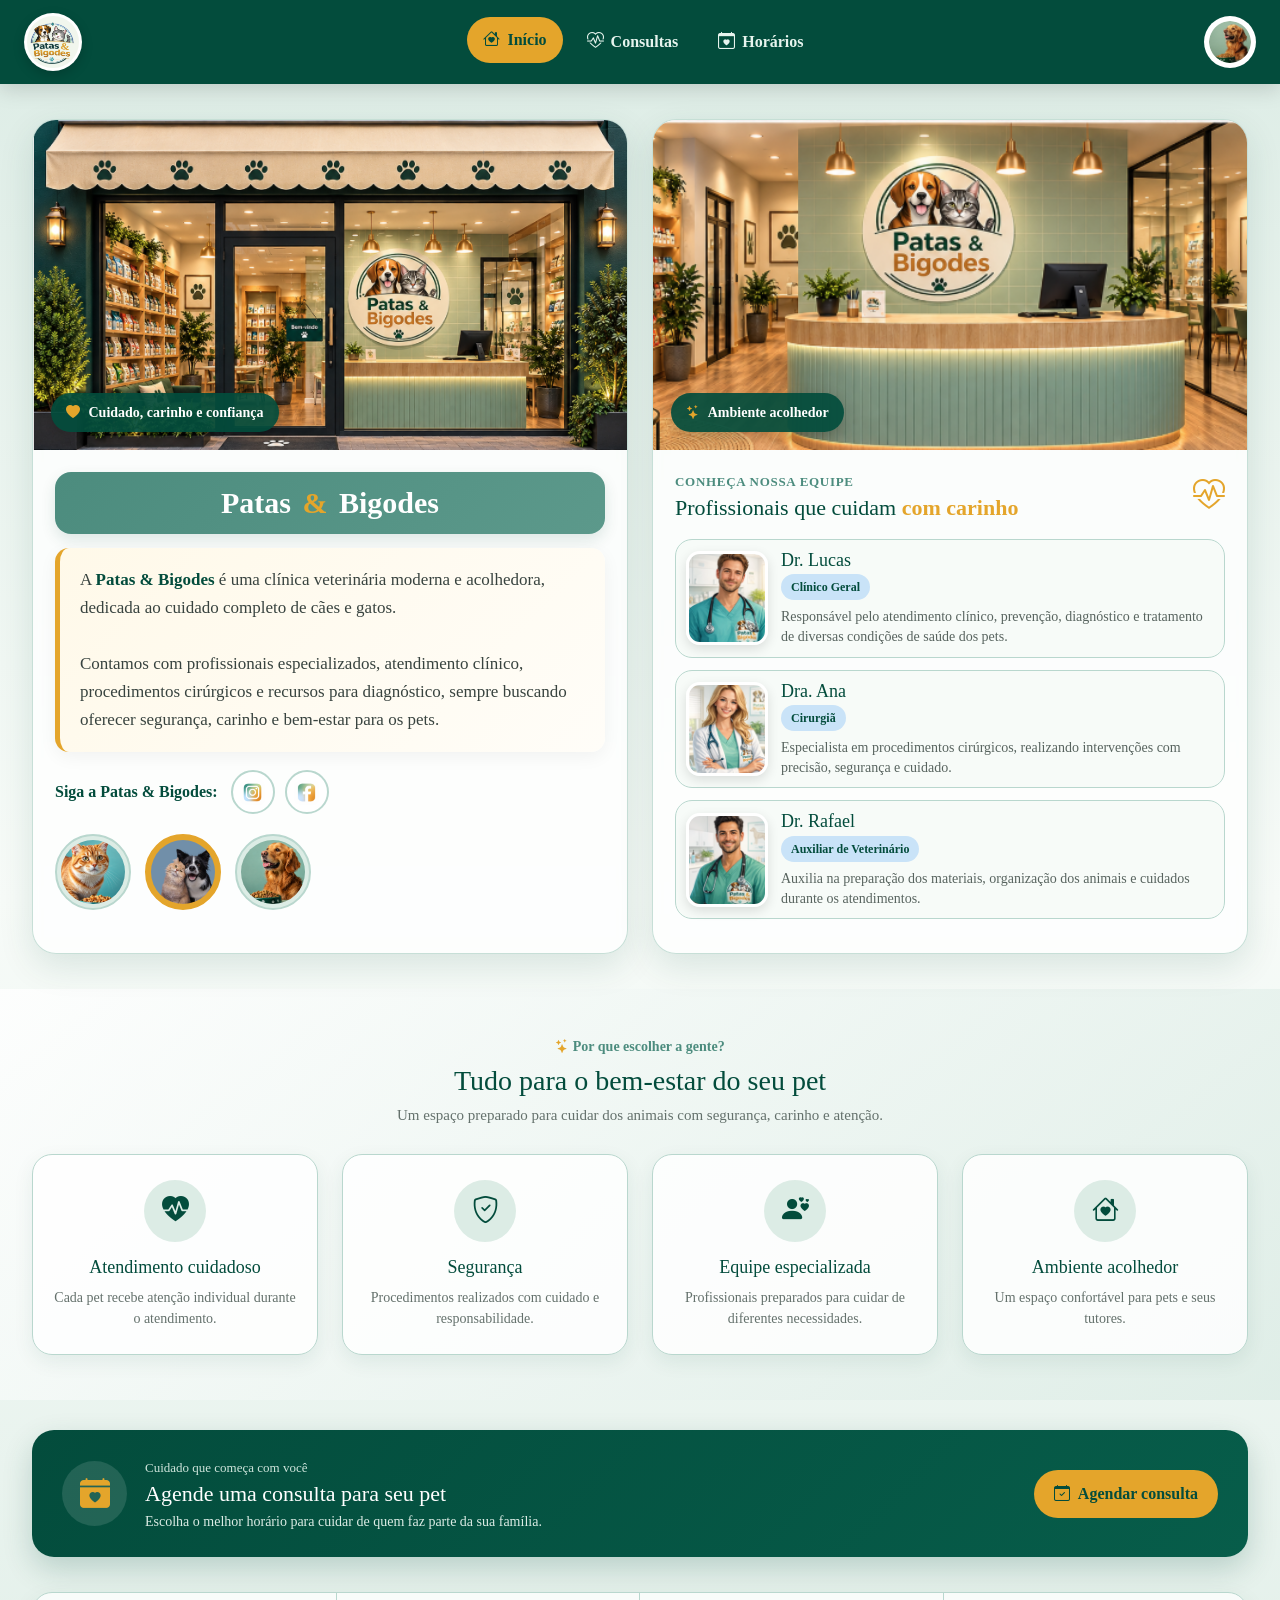
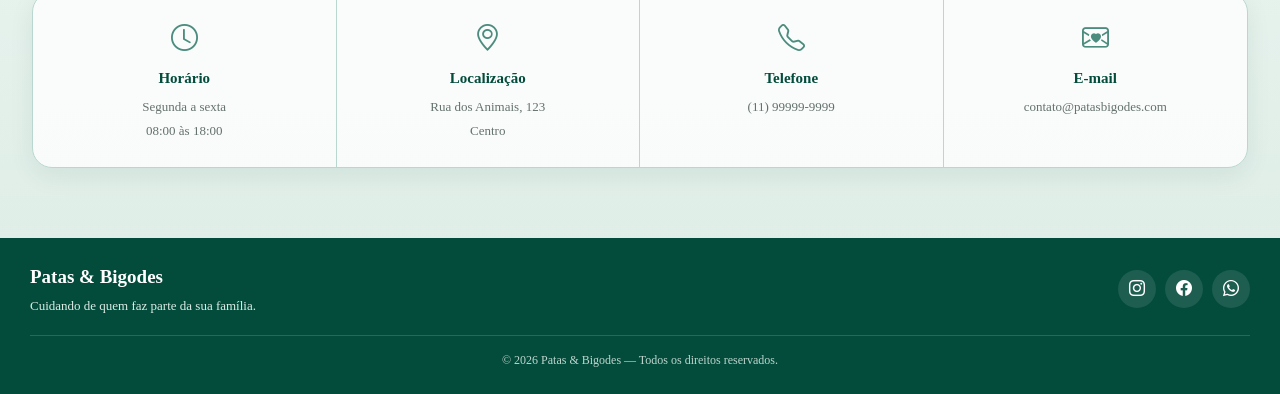
==== templates/apresentacao.html @ f2dfd4b1 "APRESENTAÇÃO NOVA" ====
<!DOCTYPE html>
<html lang="pt-BR">

<head>
    <meta charset="UTF-8">
    <meta name="viewport" content="width=device-width, initial-scale=1.0">

    <title>Patas & Bigodes | Clínica Veterinária</title>

    <!-- Bootstrap -->
    <link
        href="https://cdn.jsdelivr.net/npm/bootstrap@5.3.8/dist/css/bootstrap.min.css"
        rel="stylesheet">

    <!-- Bootstrap Icons -->
    <link
        rel="stylesheet"
        href="https://cdn.jsdelivr.net/npm/bootstrap-icons@1.13.1/font/bootstrap-icons.min.css">

    <!-- CSS próprio -->
    <link rel="stylesheet" href="/static/css/apresentacao.css">
</head>

<body>

    <!-- ================= HEADER ================= -->

    <header class="header">

        <nav class="navbar navbar-expand-lg navbar-dark">

            <div class="container-fluid px-3 px-lg-4">

                <!-- LOGO -->
                <a href="apresentacao.html" class="navbar-brand">
                    <img
                        src="../static/img/logo.png"
                        class="logo"
                        alt="Logo Patas & Bigodes">
                </a>

                <!-- MENU MOBILE -->
                <button
                    class="navbar-toggler"
                    type="button"
                    data-bs-toggle="collapse"
                    data-bs-target="#menuPrincipal"
                    aria-controls="menuPrincipal"
                    aria-expanded="false"
                    aria-label="Abrir menu">

                    <span class="navbar-toggler-icon"></span>

                </button>

                <!-- MENU -->
                <div class="collapse navbar-collapse" id="menuPrincipal">

                    <div class="menu mx-auto">

                        <a href="apresentacao.html" class="menu-link ativo">
                            <i class="bi bi-house-heart"></i>
                            Início
                        </a>

                        <a href="consultas.html" class="menu-link">
                            <i class="bi bi-heart-pulse"></i>
                            Consultas
                        </a>

                        <a href="horarios.html" class="menu-link">
                            <i class="bi bi-calendar-heart"></i>
                            Horários
                        </a>

                    </div>

                    <!-- PERFIL -->
                    <a href="carterinha.html" class="perfil-link">

                        <img
                            src="../static/img/cachorro.png"
                            class="perfil"
                            alt="Área do cliente">

                    </a>

                </div>

            </div>

        </nav>

    </header>


    <!-- ================= CONTEÚDO ================= -->

    <main>

        <!-- HERO -->

        <section class="hero">

            <div class="container-fluid">

                <div class="row g-4 align-items-stretch">

                    <!-- COLUNA ESQUERDA -->

                    <div class="col-lg-6">

                        <div class="card-principal h-100">

                            <div class="imagem-container">

                                <img
                                    src="../static/img/vet.png"
                                    class="imagem-principal"
                                    alt="Parte externa da clínica veterinária">

                                <div class="imagem-legenda">
                                    <i class="bi bi-heart-fill"></i>
                                    Cuidado, carinho e confiança
                                </div>

                            </div>


                            <div class="conteudo-principal">

                                <h1 class="titulo">
                                    Patas
                                    <span>&</span>
                                    Bigodes
                                </h1>

                                <p class="descricao">

                                    A <strong>Patas & Bigodes</strong> é uma clínica
                                    veterinária moderna e acolhedora, dedicada ao
                                    cuidado completo de cães e gatos.

                                    <br><br>

                                    Contamos com profissionais especializados,
                                    atendimento clínico, procedimentos cirúrgicos
                                    e recursos para diagnóstico, sempre buscando
                                    oferecer segurança, carinho e bem-estar para
                                    os pets.

                                </p>


                                <!-- REDES SOCIAIS -->

                                <div class="redes">

                                    <span class="redes-titulo">
                                        Siga a Patas & Bigodes:
                                    </span>

                                    <a href="#" class="rede" aria-label="Instagram">

                                        <img
                                            src="../static/img/insta.png"
                                            alt="Instagram">

                                    </a>

                                    <a href="#" class="rede" aria-label="Facebook">

                                        <img
                                            src="../static/img/facebook.png"
                                            alt="Facebook">

                                    </a>

                                </div>


                                <!-- PETS -->

                                <div class="animais">

                                    <div class="animal-item">
                                        <img
                                            src="../static/img/cat.png"
                                            class="animal"
                                            alt="Gato">
                                    </div>

                                    <div class="animal-item destaque">
                                        <img
                                            src="../static/img/cat_dog.png"
                                            class="animal"
                                            alt="Gato e cachorro">
                                    </div>

                                    <div class="animal-item">
                                        <img
                                            src="../static/img/dog.png"
                                            class="animal"
                                            alt="Cachorro">
                                    </div>

                                </div>

                            </div>

                        </div>

                    </div>


                    <!-- COLUNA DIREITA -->

                    <div class="col-lg-6">

                        <div class="card-recepcao h-100">

                            <div class="imagem-recepcao-container">

                                <img
                                    src="../static/img/vet2.png"
                                    class="imagem-recepcao"
                                    alt="Recepção da clínica">

                                <div class="recepcao-badge">

                                    <i class="bi bi-stars"></i>

                                    Ambiente acolhedor

                                </div>

                            </div>


                            <div class="profissionais-area">

                                <div class="section-title">

                                    <div>
                                        <span>Conheça nossa equipe</span>

                                        <h2>
                                            Profissionais que cuidam
                                            <strong>com carinho</strong>
                                        </h2>
                                    </div>

                                    <i class="bi bi-heart-pulse"></i>

                                </div>


                                <!-- PROFISSIONAL 1 -->

                                <article class="profissional">

                                    <img
                                        src="../static/img/dr_lucas.png"
                                        class="foto-profissional"
                                        alt="Dr. Lucas">

                                    <div class="texto-profissional">

                                        <h3>
                                            Dr. Lucas
                                        </h3>

                                        <span class="cargo">
                                            Clínico Geral
                                        </span>

                                        <p>
                                            Responsável pelo atendimento clínico,
                                            prevenção, diagnóstico e tratamento
                                            de diversas condições de saúde dos pets.
                                        </p>

                                    </div>

                                </article>


                                <!-- PROFISSIONAL 2 -->

                                <article class="profissional">

                                    <img
                                        src="../static/img/dra_ana.png"
                                        class="foto-profissional"
                                        alt="Dra. Ana">

                                    <div class="texto-profissional">

                                        <h3>
                                            Dra. Ana
                                        </h3>

                                        <span class="cargo">
                                            Cirurgiã
                                        </span>

                                        <p>
                                            Especialista em procedimentos cirúrgicos,
                                            realizando intervenções com precisão,
                                            segurança e cuidado.
                                        </p>

                                    </div>

                                </article>


                                <!-- PROFISSIONAL 3 -->

                                <article class="profissional">

                                    <img
                                        src="../static/img/dr_rafa.png"
                                        class="foto-profissional"
                                        alt="Dr. Rafael">

                                    <div class="texto-profissional">

                                        <h3>
                                            Dr. Rafael
                                        </h3>

                                        <span class="cargo">
                                            Auxiliar de Veterinário
                                        </span>

                                        <p>
                                            Auxilia na preparação dos materiais,
                                            organização dos animais e cuidados
                                            durante os atendimentos.
                                        </p>

                                    </div>

                                </article>

                            </div>

                        </div>

                    </div>

                </div>

            </div>

        </section>


        <!-- ================= BENEFÍCIOS ================= -->

        <section class="beneficios-section">

            <div class="container-fluid">

                <div class="section-heading">

                    <span>
                        <i class="bi bi-stars"></i>
                        Por que escolher a gente?
                    </span>

                    <h2>
                        Tudo para o bem-estar do seu pet
                    </h2>

                    <p>
                        Um espaço preparado para cuidar dos animais
                        com segurança, carinho e atenção.
                    </p>

                </div>


                <div class="row g-4">

                    <div class="col-md-6 col-lg-3">

                        <div class="beneficio">

                            <div class="beneficio-icone">
                                <i class="bi bi-heart-pulse-fill"></i>
                            </div>

                            <h3>
                                Atendimento cuidadoso
                            </h3>

                            <p>
                                Cada pet recebe atenção individual
                                durante o atendimento.
                            </p>

                        </div>

                    </div>


                    <div class="col-md-6 col-lg-3">

                        <div class="beneficio">

                            <div class="beneficio-icone">
                                <i class="bi bi-shield-check"></i>
                            </div>

                            <h3>
                                Segurança
                            </h3>

                            <p>
                                Procedimentos realizados com cuidado
                                e responsabilidade.
                            </p>

                        </div>

                    </div>


                    <div class="col-md-6 col-lg-3">

                        <div class="beneficio">

                            <div class="beneficio-icone">
                                <i class="bi bi-person-hearts"></i>
                            </div>

                            <h3>
                                Equipe especializada
                            </h3>

                            <p>
                                Profissionais preparados para cuidar
                                de diferentes necessidades.
                            </p>

                        </div>

                    </div>


                    <div class="col-md-6 col-lg-3">

                        <div class="beneficio">

                            <div class="beneficio-icone">
                                <i class="bi bi-house-heart"></i>
                            </div>

                            <h3>
                                Ambiente acolhedor
                            </h3>

                            <p>
                                Um espaço confortável para pets
                                e seus tutores.
                            </p>

                        </div>

                    </div>

                </div>

            </div>

        </section>


        <!-- ================= AGENDAMENTO ================= -->

        <section class="agendamento-section">

            <div class="container-fluid">

                <div class="agendamento">

                    <div class="agendamento-info">

                        <div class="agendamento-icone">
                            <i class="bi bi-calendar-heart-fill"></i>
                        </div>

                        <div>

                            <span class="pequeno-titulo">
                                Cuidado que começa com você
                            </span>

                            <h2>
                                Agende uma consulta para seu pet
                            </h2>

                            <p>
                                Escolha o melhor horário para cuidar
                                de quem faz parte da sua família.
                            </p>

                        </div>

                    </div>


                    <a href="consultas.html" class="btn-principal">

                        <i class="bi bi-calendar-check"></i>

                        Agendar consulta

                    </a>

                </div>

            </div>

        </section>


        <!-- ================= INFORMAÇÕES ================= -->

        <section class="informacoes-section">

            <div class="container-fluid">

                <div class="informacoes">

                    <div class="info-item">

                        <i class="bi bi-clock"></i>

                        <strong>
                            Horário
                        </strong>

                        <span>
                            Segunda a sexta<br>
                            08:00 às 18:00
                        </span>

                    </div>


                    <div class="info-item">

                        <i class="bi bi-geo-alt"></i>

                        <strong>
                            Localização
                        </strong>

                        <span>
                            Rua dos Animais, 123<br>
                            Centro
                        </span>

                    </div>


                    <div class="info-item">

                        <i class="bi bi-telephone"></i>

                        <strong>
                            Telefone
                        </strong>

                        <span>
                            (11) 99999-9999
                        </span>

                    </div>


                    <div class="info-item">

                        <i class="bi bi-envelope-heart"></i>

                        <strong>
                            E-mail
                        </strong>

                        <span>
                            contato@patasbigodes.com
                        </span>

                    </div>

                </div>

            </div>

        </section>

    </main>


    <!-- ================= FOOTER ================= -->

    <footer>

        <div class="footer-conteudo">

            <div>

                <strong>
                    Patas & Bigodes
                </strong>

                <span>
                    Cuidando de quem faz parte da sua família.
                </span>

            </div>


            <div class="footer-icons">

                <a href="#" aria-label="Instagram">
                    <i class="bi bi-instagram"></i>
                </a>

                <a href="#" aria-label="Facebook">
                    <i class="bi bi-facebook"></i>
                </a>

                <a href="#" aria-label="WhatsApp">
                    <i class="bi bi-whatsapp"></i>
                </a>

            </div>

        </div>


        <div class="copyright">

            © 2026 Patas & Bigodes —
            Todos os direitos reservados.

        </div>

    </footer>


    <!-- Bootstrap JS apenas para o menu responsivo -->
    <script
        src="https://cdn.jsdelivr.net/npm/bootstrap@5.3.8/dist/js/bootstrap.bundle.min.js">
    </script>

</body>

</html>
---- static/css/apresentacao.css ----
/* =====================================================
   PATAS & BIGODES
   CSS PRINCIPAL
   ===================================================== */

:root {

    --verde-escuro: #034C3C;
    --verde: #4C8C7E;
    --verde-claro: #DCECE5;

    --amarelo: #E4A52B;
    --azul-claro: #C9E3F8;

    --branco: #FFFFFF;
    --preto: #111111;

    --borda: #B9D7CE;

    --creme: #FFFDF8;
    --cinza: #64716C;

    --sombra:
        0 12px 35px rgba(3, 76, 60, .12);

    --sombra-forte:
        0 18px 45px rgba(3, 76, 60, .18);
}


/* =====================================================
   CONFIGURAÇÕES GERAIS
   ===================================================== */

* {
    box-sizing: border-box;
}

html {
    scroll-behavior: smooth;
}

body {

    margin: 0;

    background:
        linear-gradient(180deg,
            #DCECE5 0%,
            #F7FBF8 45%,
            #DCECE5 100%);

    color: var(--preto);

    font-family:
        Georgia,
        "Times New Roman",
        serif;
}


/* =====================================================
   HEADER
   ===================================================== */

.header {

    position: sticky;

    top: 0;

    z-index: 1000;

    background: var(--verde-escuro);

    box-shadow:
        0 5px 20px rgba(0, 0, 0, .15);
}


.navbar {

    min-height: 76px;

    padding: 8px 0;
}


/* LOGO */

.logo {

    width: 58px;
    height: 58px;

    object-fit: cover;

    border-radius: 50%;

    background: white;

    padding: 3px;

    box-shadow:
        0 4px 12px rgba(0, 0, 0, .18);

    transition: .3s;
}

.logo:hover {

    transform: scale(1.05);
}


/* =====================================================
   MENU
   ===================================================== */

.menu {

    display: flex;

    align-items: center;

    justify-content: center;

    gap: 8px;
}

.menu-link {

    display: flex;

    align-items: center;

    gap: 7px;

    padding: 10px 16px;

    border-radius: 30px;

    color: #E7F4EE;

    text-decoration: none;

    font-size: 16px;

    font-weight: bold;

    transition: .3s;
}

.menu-link i {

    font-size: 17px;
}

.menu-link:hover,
.menu-link.ativo {

    background: var(--amarelo);

    color: var(--verde-escuro);

    transform: translateY(-2px);
}


/* PERFIL */

.perfil-link {

    display: flex;

    align-items: center;

    justify-content: center;

    margin-left: 15px;
}

.perfil {

    width: 52px;
    height: 52px;

    object-fit: cover;

    border-radius: 50%;

    background: white;

    padding: 3px;

    border: 2px solid rgba(255, 255, 255, .7);

    transition: .3s;
}

.perfil:hover {

    transform: scale(1.08);

    border-color: var(--amarelo);
}


/* =====================================================
   MAIN
   ===================================================== */

main {

    padding: 35px 0 45px;
}


/* =====================================================
   HERO
   ===================================================== */

.hero {

    padding: 0 20px;
}


/* =====================================================
   CARDS PRINCIPAIS
   ===================================================== */

.card-principal,
.card-recepcao {

    overflow: hidden;

    background: rgba(255, 255, 255, .78);

    border: 1px solid rgba(185, 215, 206, .8);

    border-radius: 24px;

    box-shadow: var(--sombra);

    backdrop-filter: blur(5px);

    transition: .3s;
}

.card-principal:hover,
.card-recepcao:hover {

    transform: translateY(-4px);

    box-shadow: var(--sombra-forte);
}


/* =====================================================
   IMAGENS
   ===================================================== */

.imagem-container,
.imagem-recepcao-container {

    position: relative;

    overflow: hidden;
}


.imagem-principal,
.imagem-recepcao {

    width: 100%;

    height: 330px;

    object-fit: cover;

    display: block;

    transition: transform .6s;
}

.card-principal:hover .imagem-principal,
.card-recepcao:hover .imagem-recepcao {

    transform: scale(1.025);
}


/* =====================================================
   BADGES DAS IMAGENS
   ===================================================== */

.imagem-legenda,
.recepcao-badge {

    position: absolute;

    bottom: 18px;
    left: 18px;

    padding: 9px 15px;

    border-radius: 30px;

    background: rgba(3, 76, 60, .92);

    color: white;

    font-size: 14px;

    font-weight: bold;

    box-shadow:
        0 5px 15px rgba(0, 0, 0, .2);
}

.imagem-legenda i,
.recepcao-badge i {

    color: var(--amarelo);

    margin-right: 5px;
}


/* =====================================================
   CONTEÚDO PRINCIPAL
   ===================================================== */

.conteudo-principal {

    padding: 22px;
}


/* TÍTULO */

.titulo {

    margin: 0 0 14px;

    padding: 13px;

    text-align: center;

    border-radius: 16px;

    background:
        linear-gradient(135deg,
            var(--verde),
            #5C998B);

    color: white;

    font-size: 30px;

    font-weight: bold;

    box-shadow:
        0 6px 15px rgba(3, 76, 60, .12);
}

.titulo span {

    color: var(--amarelo);

    margin: 0 4px;
}


/* =====================================================
   DESCRIÇÃO
   ===================================================== */

.descricao {

    margin: 0;

    padding: 18px 20px;

    background:
        linear-gradient(135deg,
            #FFF9E9,
            #FFFDF8);

    border-left: 5px solid var(--amarelo);

    border-radius: 14px;

    color: #38433F;

    font-size: 17px;

    line-height: 1.65;

    box-shadow:
        0 5px 18px rgba(0, 0, 0, .05);
}

.descricao strong {

    color: var(--verde-escuro);
}


/* =====================================================
   REDES SOCIAIS
   ===================================================== */

.redes {

    display: flex;

    align-items: center;

    gap: 10px;

    flex-wrap: wrap;

    margin-top: 18px;
}

.redes-titulo {

    color: var(--verde-escuro);

    font-weight: bold;

    margin-right: 3px;
}

.rede {

    width: 44px;
    height: 44px;

    display: flex;

    align-items: center;
    justify-content: center;

    background: white;

    border: 2px solid var(--borda);

    border-radius: 50%;

    transition: .3s;
}

.rede img {

    width: 25px;
    height: 25px;

    object-fit: contain;
}

.rede:hover {

    background: var(--amarelo);

    border-color: var(--amarelo);

    transform:
        translateY(-4px) rotate(4deg);
}


/* =====================================================
   ANIMAIS
   ===================================================== */

.animais {

    display: flex;

    gap: 14px;

    margin-top: 20px;
}

.animal-item {

    width: 76px;
    height: 76px;

    padding: 4px;

    border-radius: 50%;

    background: var(--verde-claro);

    border: 2px solid var(--borda);

    transition: .3s;
}

.animal-item:hover {

    transform: translateY(-5px);

    border-color: var(--amarelo);
}

.animal-item.destaque {

    background: var(--amarelo);

    border-color: var(--amarelo);
}

.animal {

    width: 100%;
    height: 100%;

    object-fit: cover;

    border-radius: 50%;
}


/* =====================================================
   PROFISSIONAIS
   ===================================================== */

.profissionais-area {

    padding: 22px;
}


/* TÍTULO DA EQUIPE */

.section-title {

    display: flex;

    align-items: center;

    justify-content: space-between;

    margin-bottom: 18px;
}

.section-title span {

    display: block;

    color: var(--verde);

    font-size: 13px;

    font-weight: bold;

    text-transform: uppercase;

    letter-spacing: .7px;
}

.section-title h2 {

    margin: 3px 0 0;

    color: var(--verde-escuro);

    font-size: 22px;
}

.section-title h2 strong {

    color: var(--amarelo);
}

.section-title>i {

    font-size: 32px;

    color: var(--amarelo);
}


/* CARD PROFISSIONAL */

.profissional {

    display: flex;

    align-items: center;

    gap: 13px;

    margin-bottom: 12px;

    padding: 10px;

    background: #F7FBF8;

    border: 1px solid var(--borda);

    border-radius: 17px;

    transition: .3s;
}

.profissional:hover {

    transform: translateX(4px);

    border-color: var(--verde);

    box-shadow:
        0 7px 18px rgba(3, 76, 60, .10);
}

.foto-profissional {

    width: 82px;
    height: 94px;

    flex-shrink: 0;

    object-fit: cover;

    border-radius: 14px;

    border: 3px solid white;

    box-shadow:
        0 4px 12px rgba(0, 0, 0, .12);
}

.texto-profissional {

    flex: 1;
}

.texto-profissional h3 {

    margin: 0;

    color: var(--verde-escuro);

    font-size: 18px;
}

.cargo {

    display: inline-block;

    margin: 3px 0 7px;

    padding: 4px 10px;

    border-radius: 20px;

    background: var(--azul-claro);

    color: var(--verde-escuro);

    font-size: 12px;

    font-weight: bold;
}

.texto-profissional p {

    margin: 0;

    color: #58645F;

    font-size: 14px;

    line-height: 1.4;
}


/* =====================================================
   BENEFÍCIOS
   ===================================================== */

.beneficios-section {

    margin-top: 35px;

    padding: 45px 20px;

    background:
        linear-gradient(135deg,
            rgba(255, 255, 255, .8),
            rgba(220, 236, 229, .8));
}


/* TÍTULO */

.section-heading {

    text-align: center;

    margin-bottom: 28px;
}

.section-heading>span {

    color: var(--verde);

    font-size: 14px;

    font-weight: bold;
}

.section-heading>span i {

    color: var(--amarelo);
}

.section-heading h2 {

    margin: 6px 0;

    color: var(--verde-escuro);

    font-size: 28px;
}

.section-heading p {

    margin: 0;

    color: var(--cinza);

    font-size: 15px;
}


/* CARD BENEFÍCIO */

.beneficio {

    height: 100%;

    padding: 25px 20px;

    text-align: center;

    background: rgba(255, 255, 255, .85);

    border: 1px solid var(--borda);

    border-radius: 20px;

    box-shadow:
        0 7px 20px rgba(3, 76, 60, .08);

    transition: .3s;
}

.beneficio:hover {

    transform: translateY(-7px);

    box-shadow:
        0 15px 30px rgba(3, 76, 60, .13);

    border-color: var(--verde);
}

.beneficio-icone {

    width: 62px;
    height: 62px;

    display: flex;

    align-items: center;
    justify-content: center;

    margin: 0 auto 15px;

    border-radius: 50%;

    background: var(--verde-claro);

    color: var(--verde-escuro);

    font-size: 27px;

    transition: .3s;
}

.beneficio:hover .beneficio-icone {

    background: var(--amarelo);

    transform: scale(1.08);
}

.beneficio h3 {

    margin-bottom: 8px;

    color: var(--verde-escuro);

    font-size: 18px;
}

.beneficio p {

    margin: 0;

    color: var(--cinza);

    font-size: 14px;

    line-height: 1.5;
}


/* =====================================================
   AGENDAMENTO
   ===================================================== */

.agendamento-section {

    padding: 30px 20px 10px;
}

.agendamento {

    display: flex;

    align-items: center;

    justify-content: space-between;

    gap: 20px;

    padding: 25px 30px;

    background:
        linear-gradient(135deg,
            var(--verde-escuro),
            #075D4A);

    border-radius: 22px;

    color: white;

    box-shadow:
        0 12px 30px rgba(3, 76, 60, .20);
}

.agendamento-info {

    display: flex;

    align-items: center;

    gap: 18px;
}

.agendamento-icone {

    width: 65px;
    height: 65px;

    display: flex;

    align-items: center;
    justify-content: center;

    flex-shrink: 0;

    border-radius: 50%;

    background: rgba(255, 255, 255, .12);

    color: var(--amarelo);

    font-size: 30px;
}

.pequeno-titulo {

    color: #CFE5DC;

    font-size: 13px;
}

.agendamento h2 {

    margin: 2px 0 4px;

    font-size: 22px;
}

.agendamento p {

    margin: 0;

    color: #DCECE5;

    font-size: 14px;
}


/* BOTÃO */

.btn-principal {

    display: inline-flex;

    align-items: center;

    gap: 8px;

    padding: 12px 20px;

    background: var(--amarelo);

    color: var(--verde-escuro);

    border-radius: 30px;

    text-decoration: none;

    font-weight: bold;

    white-space: nowrap;

    transition: .3s;
}

.btn-principal:hover {

    background: white;

    color: var(--verde-escuro);

    transform: translateY(-3px);
}


/* =====================================================
   INFORMAÇÕES
   ===================================================== */

.informacoes-section {

    padding: 25px 20px;
}

.informacoes {

    display: grid;

    grid-template-columns:
        repeat(4, 1fr);

    overflow: hidden;

    background: rgba(255, 255, 255, .78);

    border: 1px solid var(--borda);

    border-radius: 20px;

    box-shadow:
        0 8px 25px rgba(3, 76, 60, .08);
}

.info-item {

    padding: 25px 15px;

    text-align: center;

    border-right: 1px solid var(--borda);
}

.info-item:last-child {

    border-right: none;
}

.info-item i {

    display: block;

    margin-bottom: 8px;

    color: var(--verde);

    font-size: 27px;
}

.info-item strong {

    display: block;

    margin-bottom: 5px;

    color: var(--verde-escuro);

    font-size: 15px;
}

.info-item span {

    color: var(--cinza);

    font-size: 13px;

    line-height: 1.5;
}


/* =====================================================
   FOOTER
   ===================================================== */

footer {

    padding: 25px 30px;

    background: var(--verde-escuro);

    color: #DCECE5;
}

.footer-conteudo {

    display: flex;

    align-items: center;

    justify-content: space-between;

    gap: 20px;
}

.footer-conteudo strong {

    display: block;

    color: white;

    font-size: 19px;
}

.footer-conteudo span {

    display: block;

    margin-top: 4px;

    font-size: 13px;
}

.footer-icons {

    display: flex;

    gap: 9px;
}

.footer-icons a {

    width: 38px;
    height: 38px;

    display: flex;

    align-items: center;
    justify-content: center;

    border-radius: 50%;

    background: rgba(255, 255, 255, .10);

    color: white;

    text-decoration: none;

    transition: .3s;
}

.footer-icons a:hover {

    background: var(--amarelo);

    color: var(--verde-escuro);

    transform: translateY(-3px);
}

.copyright {

    margin-top: 20px;

    padding-top: 15px;

    border-top: 1px solid rgba(255, 255, 255, .15);

    text-align: center;

    font-size: 12px;

    color: #BFD5CD;
}


/* =====================================================
   RESPONSIVIDADE
   ===================================================== */

@media (max-width: 991px) {

    .menu {

        padding: 15px 0;

        flex-direction: column;

        gap: 4px;
    }

    .menu-link {

        width: 100%;

        justify-content: center;
    }

    .perfil-link {

        margin: 5px auto 10px;
    }

    .informacoes {

        grid-template-columns: repeat(2, 1fr);
    }

    .info-item:nth-child(2) {

        border-right: none;
    }

    .info-item:nth-child(-n+2) {

        border-bottom: 1px solid var(--borda);
    }

    .agendamento {

        align-items: flex-start;

        flex-direction: column;
    }

    .btn-principal {

        width: 100%;

        justify-content: center;
    }
}


@media (max-width: 767px) {

    main {

        padding-top: 20px;
    }

    .hero {

        padding: 0 12px;
    }

    .imagem-principal,
    .imagem-recepcao {

        height: 240px;
    }

    .titulo {

        font-size: 25px;
    }

    .descricao {

        font-size: 15px;

        line-height: 1.55;
    }

    .profissionais-area {

        padding: 18px;
    }

    .section-title h2 {

        font-size: 19px;
    }

    .agendamento {

        padding: 22px;
    }

    .agendamento-info {

        align-items: flex-start;
    }

    .agendamento-icone {

        width: 52px;
        height: 52px;

        font-size: 24px;
    }

    .agendamento h2 {

        font-size: 19px;
    }

    .footer-conteudo {

        flex-direction: column;

        text-align: center;
    }
}


@media (max-width: 575px) {

    .logo {

        width: 48px;
        height: 48px;
    }

    .navbar {

        min-height: 64px;
    }

    .imagem-principal,
    .imagem-recepcao {

        height: 210px;
    }

    .conteudo-principal {

        padding: 17px;
    }

    .animal-item {

        width: 64px;
        height: 64px;
    }

    .informacoes {

        grid-template-columns: 1fr;
    }

    .info-item {

        border-right: none;

        border-bottom: 1px solid var(--borda);
    }

    .info-item:last-child {

        border-bottom: none;
    }

    .agendamento-info {

        flex-direction: column;
    }

    .section-heading h2 {

        font-size: 23px;
    }
}
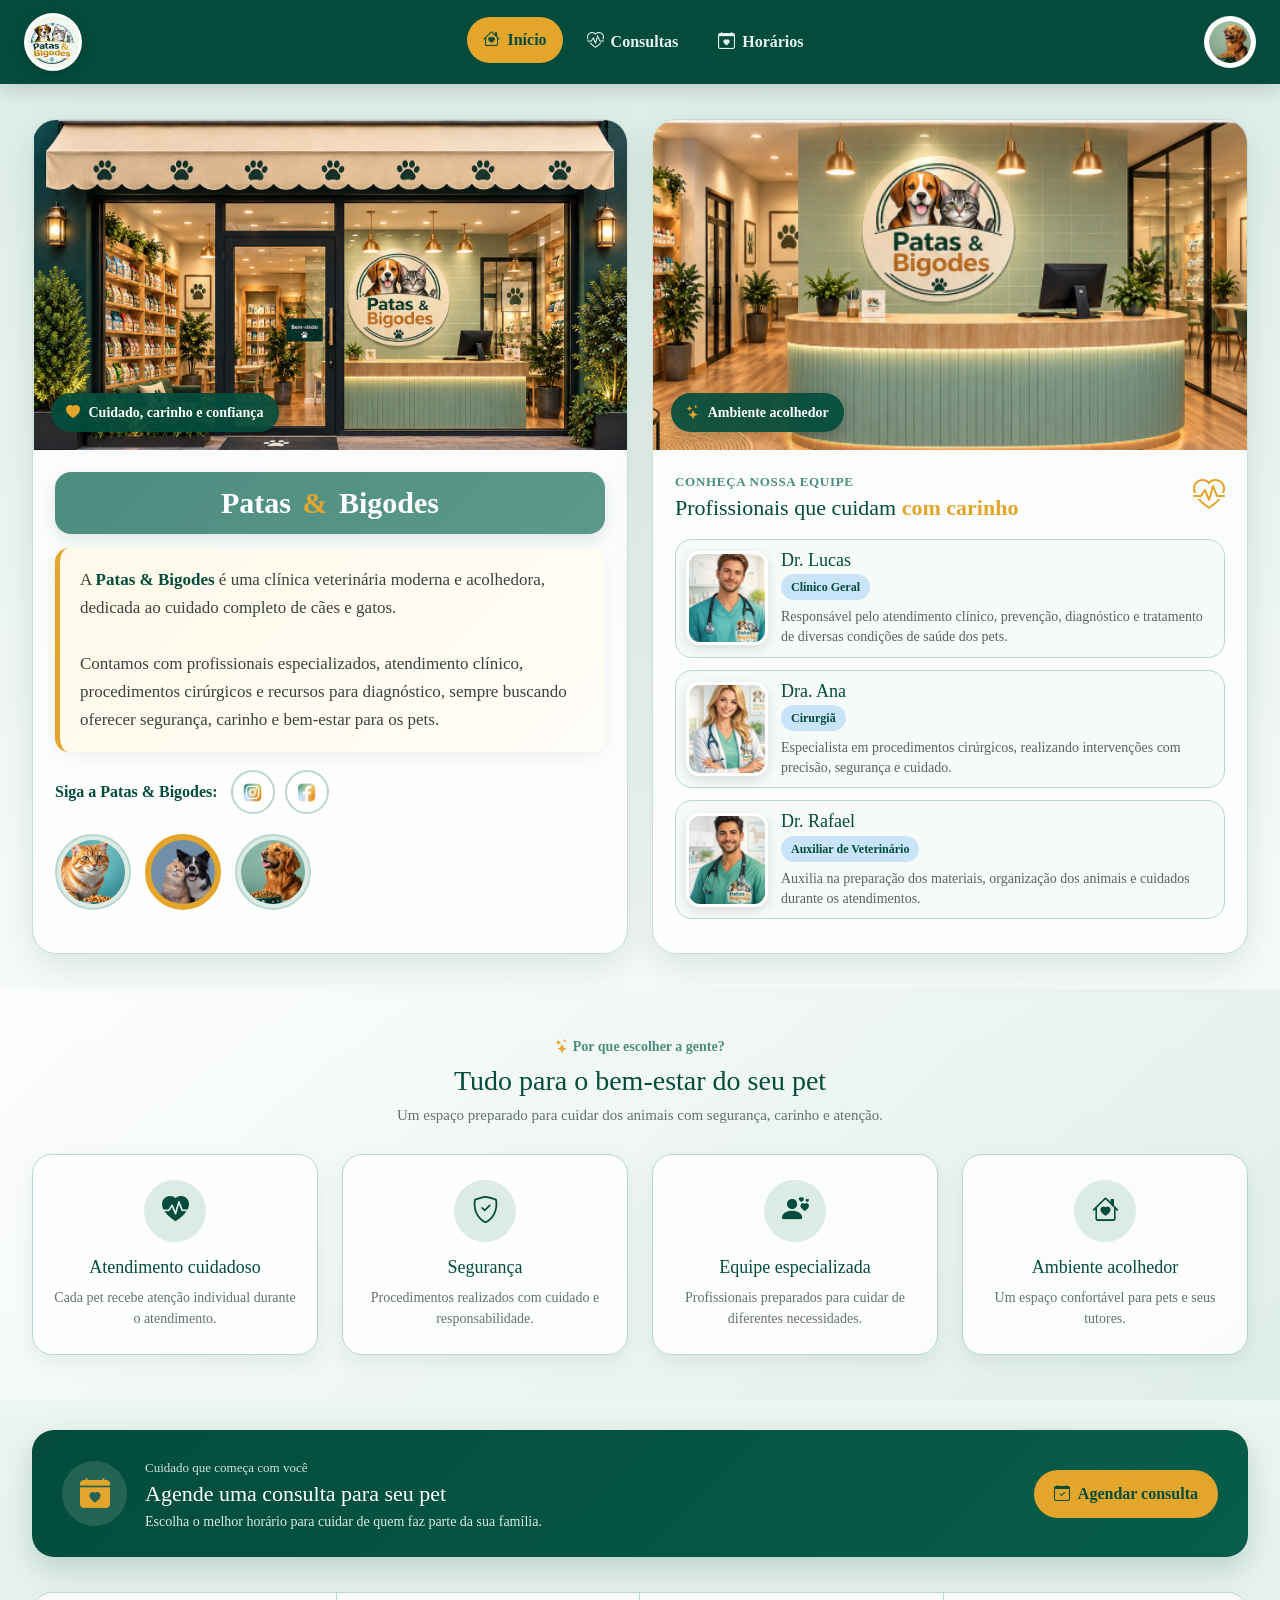
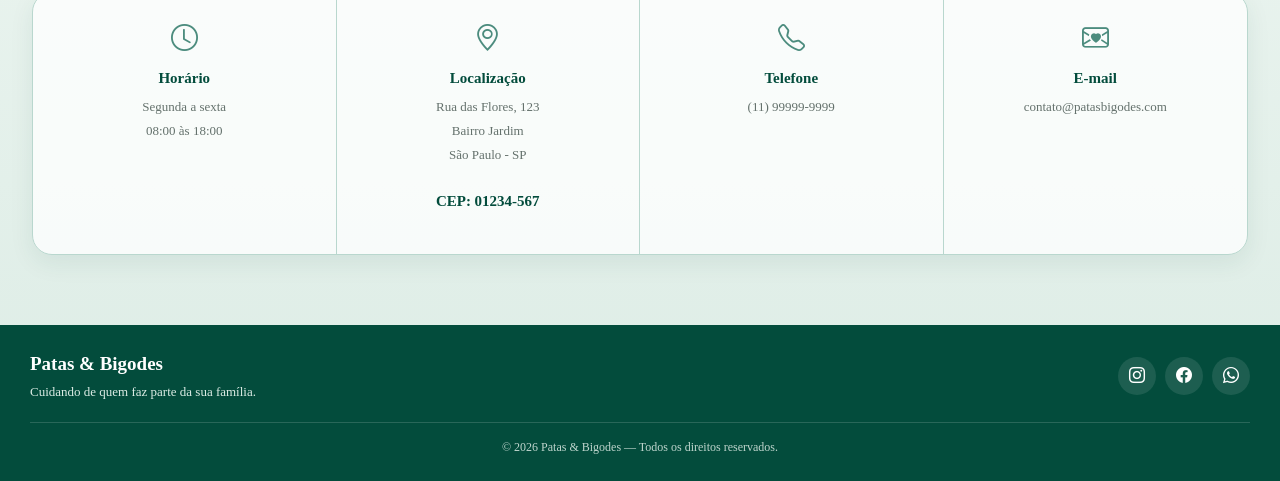
==== commit 94f0cf49: "header e footer novos" ====
--- a/templates/apresentacao.html
+++ b/templates/apresentacao.html
@@ -8,14 +8,10 @@
     <title>Patas & Bigodes | Clínica Veterinária</title>
 
     <!-- Bootstrap -->
-    <link
-        href="https://cdn.jsdelivr.net/npm/bootstrap@5.3.8/dist/css/bootstrap.min.css"
-        rel="stylesheet">
+    <link href="https://cdn.jsdelivr.net/npm/bootstrap@5.3.8/dist/css/bootstrap.min.css" rel="stylesheet">
 
     <!-- Bootstrap Icons -->
-    <link
-        rel="stylesheet"
-        href="https://cdn.jsdelivr.net/npm/bootstrap-icons@1.13.1/font/bootstrap-icons.min.css">
+    <link rel="stylesheet" href="https://cdn.jsdelivr.net/npm/bootstrap-icons@1.13.1/font/bootstrap-icons.min.css">
 
     <!-- CSS próprio -->
     <link rel="stylesheet" href="/static/css/apresentacao.css">
@@ -33,21 +29,12 @@
 
                 <!-- LOGO -->
                 <a href="apresentacao.html" class="navbar-brand">
-                    <img
-                        src="../static/img/logo.png"
-                        class="logo"
-                        alt="Logo Patas & Bigodes">
+                    <img src="../static/img/logo.png" class="logo" alt="Logo Patas & Bigodes">
                 </a>
 
                 <!-- MENU MOBILE -->
-                <button
-                    class="navbar-toggler"
-                    type="button"
-                    data-bs-toggle="collapse"
-                    data-bs-target="#menuPrincipal"
-                    aria-controls="menuPrincipal"
-                    aria-expanded="false"
-                    aria-label="Abrir menu">
+                <button class="navbar-toggler" type="button" data-bs-toggle="collapse" data-bs-target="#menuPrincipal"
+                    aria-controls="menuPrincipal" aria-expanded="false" aria-label="Abrir menu">
 
                     <span class="navbar-toggler-icon"></span>
 
@@ -78,10 +65,7 @@
                     <!-- PERFIL -->
                     <a href="carterinha.html" class="perfil-link">
 
-                        <img
-                            src="../static/img/cachorro.png"
-                            class="perfil"
-                            alt="Área do cliente">
+                        <img src="../static/img/cachorro.png" class="perfil" alt="Área do cliente">
 
                     </a>
 
@@ -114,9 +98,7 @@
 
                             <div class="imagem-container">
 
-                                <img
-                                    src="../static/img/vet.png"
-                                    class="imagem-principal"
+                                <img src="../static/img/vet.png" class="imagem-principal"
                                     alt="Parte externa da clínica veterinária">
 
                                 <div class="imagem-legenda">
@@ -162,17 +144,13 @@
 
                                     <a href="#" class="rede" aria-label="Instagram">
 
-                                        <img
-                                            src="../static/img/insta.png"
-                                            alt="Instagram">
+                                        <img src="../static/img/insta.png" alt="Instagram">
 
                                     </a>
 
                                     <a href="#" class="rede" aria-label="Facebook">
 
-                                        <img
-                                            src="../static/img/facebook.png"
-                                            alt="Facebook">
+                                        <img src="../static/img/facebook.png" alt="Facebook">
 
                                     </a>
 
@@ -184,24 +162,15 @@
                                 <div class="animais">
 
                                     <div class="animal-item">
-                                        <img
-                                            src="../static/img/cat.png"
-                                            class="animal"
-                                            alt="Gato">
+                                        <img src="../static/img/cat.png" class="animal" alt="Gato">
                                     </div>
 
                                     <div class="animal-item destaque">
-                                        <img
-                                            src="../static/img/cat_dog.png"
-                                            class="animal"
-                                            alt="Gato e cachorro">
+                                        <img src="../static/img/cat_dog.png" class="animal" alt="Gato e cachorro">
                                     </div>
 
                                     <div class="animal-item">
-                                        <img
-                                            src="../static/img/dog.png"
-                                            class="animal"
-                                            alt="Cachorro">
+                                        <img src="../static/img/dog.png" class="animal" alt="Cachorro">
                                     </div>
 
                                 </div>
@@ -221,10 +190,7 @@
 
                             <div class="imagem-recepcao-container">
 
-                                <img
-                                    src="../static/img/vet2.png"
-                                    class="imagem-recepcao"
-                                    alt="Recepção da clínica">
+                                <img src="../static/img/vet2.png" class="imagem-recepcao" alt="Recepção da clínica">
 
                                 <div class="recepcao-badge">
 
@@ -259,10 +225,7 @@
 
                                 <article class="profissional">
 
-                                    <img
-                                        src="../static/img/dr_lucas.png"
-                                        class="foto-profissional"
-                                        alt="Dr. Lucas">
+                                    <img src="../static/img/dr_lucas.png" class="foto-profissional" alt="Dr. Lucas">
 
                                     <div class="texto-profissional">
 
@@ -289,10 +252,7 @@
 
                                 <article class="profissional">
 
-                                    <img
-                                        src="../static/img/dra_ana.png"
-                                        class="foto-profissional"
-                                        alt="Dra. Ana">
+                                    <img src="../static/img/dra_ana.png" class="foto-profissional" alt="Dra. Ana">
 
                                     <div class="texto-profissional">
 
@@ -319,10 +279,7 @@
 
                                 <article class="profissional">
 
-                                    <img
-                                        src="../static/img/dr_rafa.png"
-                                        class="foto-profissional"
-                                        alt="Dr. Rafael">
+                                    <img src="../static/img/dr_rafa.png" class="foto-profissional" alt="Dr. Rafael">
 
                                     <div class="texto-profissional">
 
@@ -559,10 +516,21 @@
                             Localização
                         </strong>
 
-                        <span>
-                            Rua dos Animais, 123<br>
-                            Centro
-                        </span>
+                        <p>
+                            <span>
+                                Rua das Flores, 123
+                                <br>
+
+                                Bairro Jardim
+                                <br>
+
+                                São Paulo - SP
+
+                                <br><br>
+
+                                <strong>CEP: 01234-567</strong>
+                            </span>
+                        </p>
 
                     </div>
 
@@ -654,8 +622,7 @@
 
 
     <!-- Bootstrap JS apenas para o menu responsivo -->
-    <script
-        src="https://cdn.jsdelivr.net/npm/bootstrap@5.3.8/dist/js/bootstrap.bundle.min.js">
+    <script src="https://cdn.jsdelivr.net/npm/bootstrap@5.3.8/dist/js/bootstrap.bundle.min.js">
     </script>
 
 </body>
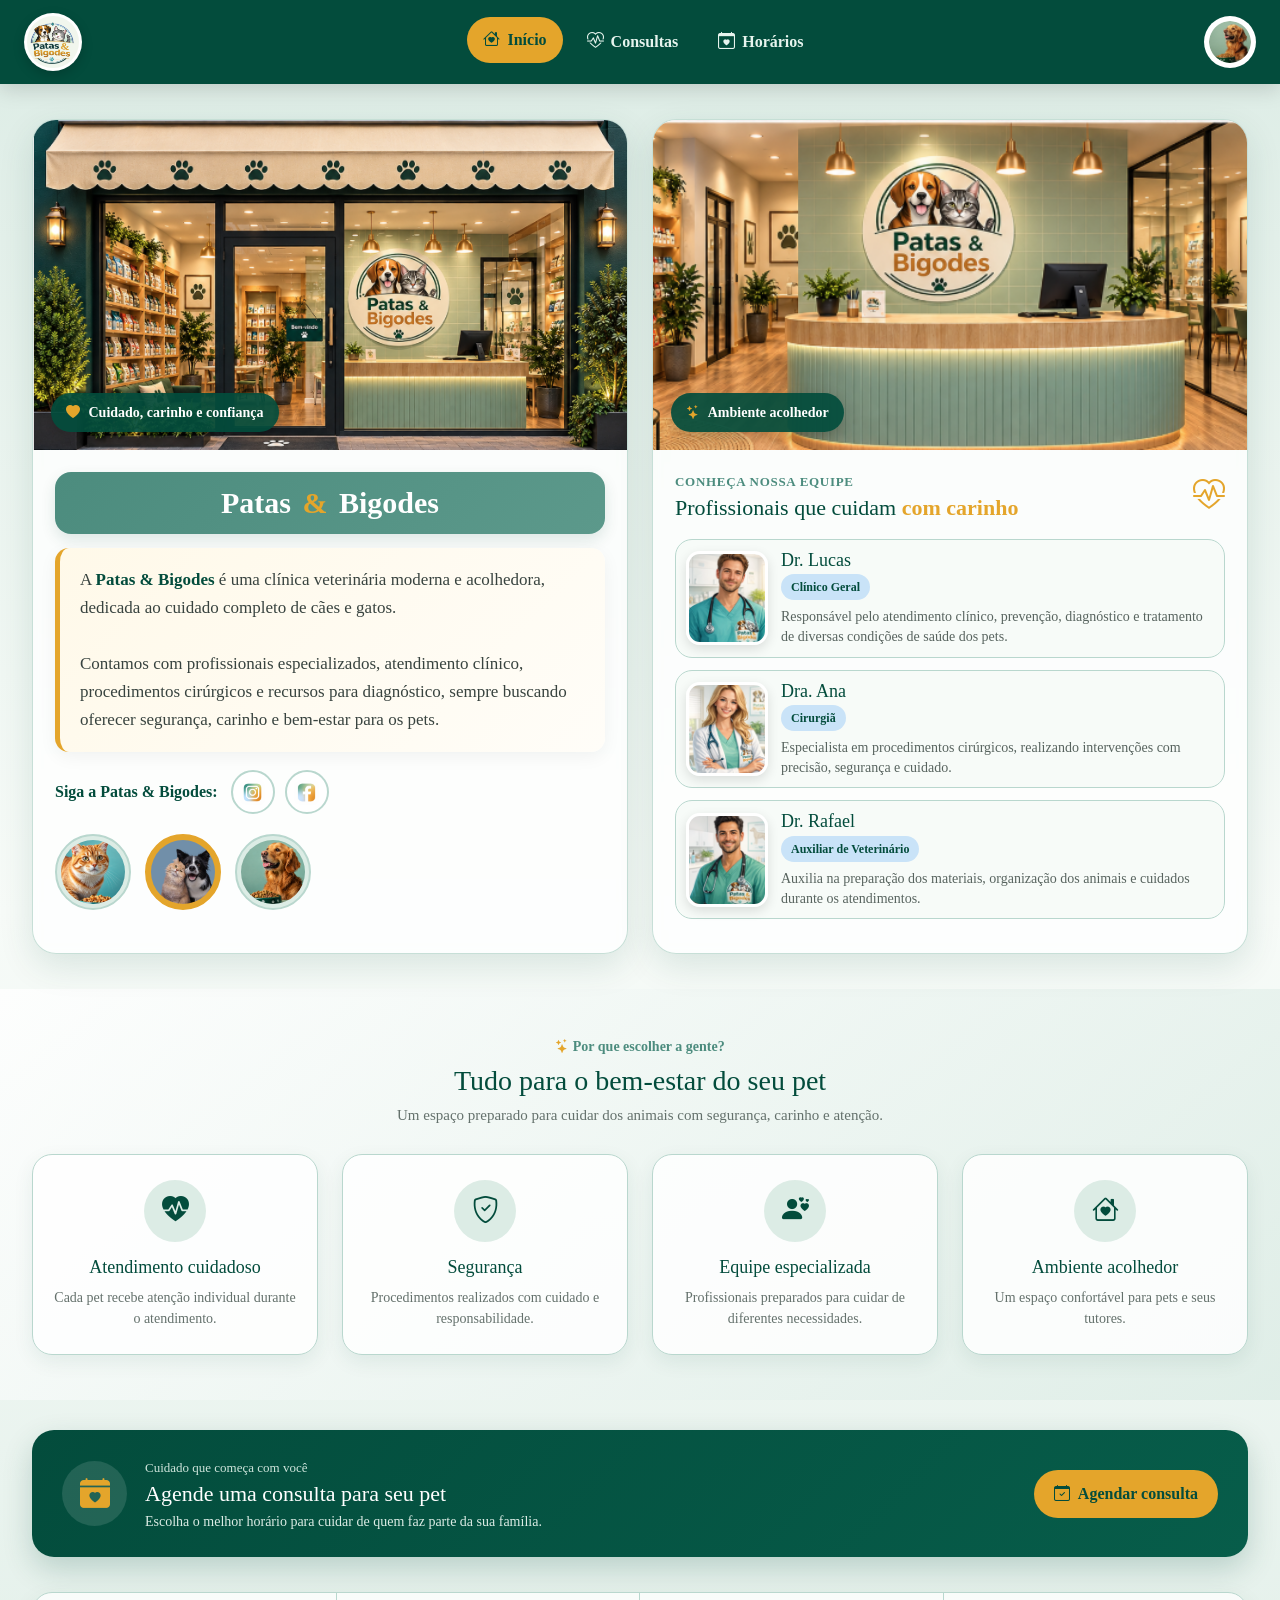
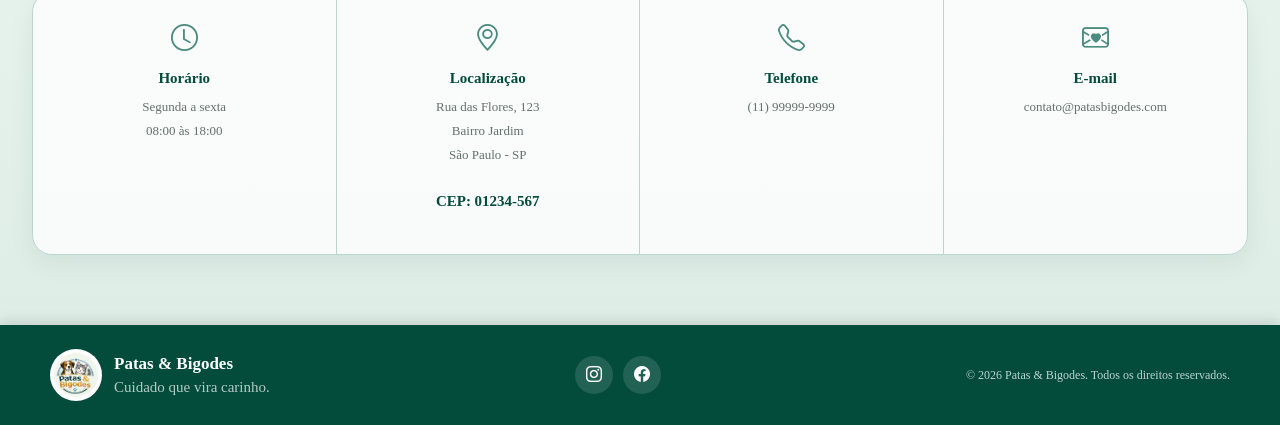
==== commit 0a792244: "apresentação" ====
--- a/templates/apresentacao.html
+++ b/templates/apresentacao.html
@@ -577,44 +577,56 @@
 
     <footer>
 
-        <div class="footer-conteudo">
-
-            <div>
-
-                <strong>
-                    Patas & Bigodes
-                </strong>
-
-                <span>
-                    Cuidando de quem faz parte da sua família.
-                </span>
+        <div class="footer-content">
+
+
+            <!-- LOGO -->
+
+            <div class="footer-logo">
+
+                <img src="../static/img/logo.png" alt="Patas & Bigodes">
+
+                <div>
+
+                    <strong>
+                        Patas & Bigodes
+                    </strong>
+
+                    <span>
+                        Cuidado que vira carinho.
+                    </span>
+
+                </div>
 
             </div>
 
 
-            <div class="footer-icons">
-
-                <a href="#" aria-label="Instagram">
+            <!-- REDES SOCIAIS -->
+
+            <div class="footer-social">
+
+                <a href="https://www.instagram.com/" target="_blank" aria-label="Instagram">
+
                     <i class="bi bi-instagram"></i>
+
                 </a>
 
-                <a href="#" aria-label="Facebook">
+
+                <a href="https://www.facebook.com/" target="_blank" aria-label="Facebook">
+
                     <i class="bi bi-facebook"></i>
+
                 </a>
 
-                <a href="#" aria-label="WhatsApp">
-                    <i class="bi bi-whatsapp"></i>
-                </a>
-
             </div>
 
-        </div>
-
-
-        <div class="copyright">
-
-            © 2026 Patas & Bigodes —
-            Todos os direitos reservados.
+
+            <!-- COPYRIGHT -->
+
+            <p>
+                © 2026 Patas & Bigodes.
+                Todos os direitos reservados.
+            </p>
 
         </div>
 
--- a/static/css/apresentacao.css
+++ b/static/css/apresentacao.css
@@ -1022,20 +1022,27 @@
 }
 
 
-/* =====================================================
+/* =========================================
    FOOTER
-   ===================================================== */
+========================================= */
 
 footer {
-
-    padding: 25px 30px;
-
-    background: var(--verde-escuro);
-
-    color: #DCECE5;
-}
-
-.footer-conteudo {
+    background-color: #034C3C;
+
+    color: white;
+
+    box-shadow:
+        0 -4px 12px rgba(0, 0, 0, 0.12);
+}
+
+.footer-content {
+    width: min(1180px, 94%);
+
+    min-height: 100px;
+
+    margin: 0 auto;
+
+    padding: 20px 0;
 
     display: flex;
 
@@ -1046,33 +1053,55 @@
     gap: 20px;
 }
 
-.footer-conteudo strong {
-
+
+/* LOGO DO FOOTER */
+
+.footer-logo {
+    display: flex;
+
+    align-items: center;
+
+    gap: 12px;
+}
+
+.footer-logo img {
+    width: 52px;
+    height: 52px;
+
+    padding: 4px;
+
+    border-radius: 50%;
+
+    background-color: white;
+
+    object-fit: contain;
+}
+
+.footer-logo strong {
     display: block;
 
-    color: white;
-
-    font-size: 19px;
-}
-
-.footer-conteudo span {
-
+    font-size: 17px;
+}
+
+.footer-logo span {
     display: block;
 
-    margin-top: 4px;
-
-    font-size: 13px;
-}
-
-.footer-icons {
-
-    display: flex;
-
-    gap: 9px;
-}
-
-.footer-icons a {
-
+    color:
+        rgba(255, 255, 255, 0.7);
+
+    font-size: 15px;
+}
+
+
+/* REDES SOCIAIS */
+
+.footer-social {
+    display: flex;
+
+    gap: 10px;
+}
+
+.footer-social a {
     width: 38px;
     height: 38px;
 
@@ -1083,39 +1112,35 @@
 
     border-radius: 50%;
 
-    background: rgba(255, 255, 255, .10);
+    background-color:
+        rgba(255, 255, 255, 0.12);
 
     color: white;
 
     text-decoration: none;
 
-    transition: .3s;
-}
-
-.footer-icons a:hover {
-
-    background: var(--amarelo);
-
-    color: var(--verde-escuro);
-
-    transform: translateY(-3px);
-}
-
-.copyright {
-
-    margin-top: 20px;
-
-    padding-top: 15px;
-
-    border-top: 1px solid rgba(255, 255, 255, .15);
-
-    text-align: center;
+    transition: 0.3s;
+}
+
+.footer-social a:hover {
+    background-color: white;
+
+    color: #3E7CB1;
+
+    transform: translateY(-2px);
+}
+
+
+/* COPYRIGHT */
+
+.footer-content > p {
+    margin: 0;
+
+    color:
+        rgba(255, 255, 255, 0.75);
 
     font-size: 12px;
-
-    color: #BFD5CD;
-}
-
+}
 
 /* =====================================================
    RESPONSIVIDADE
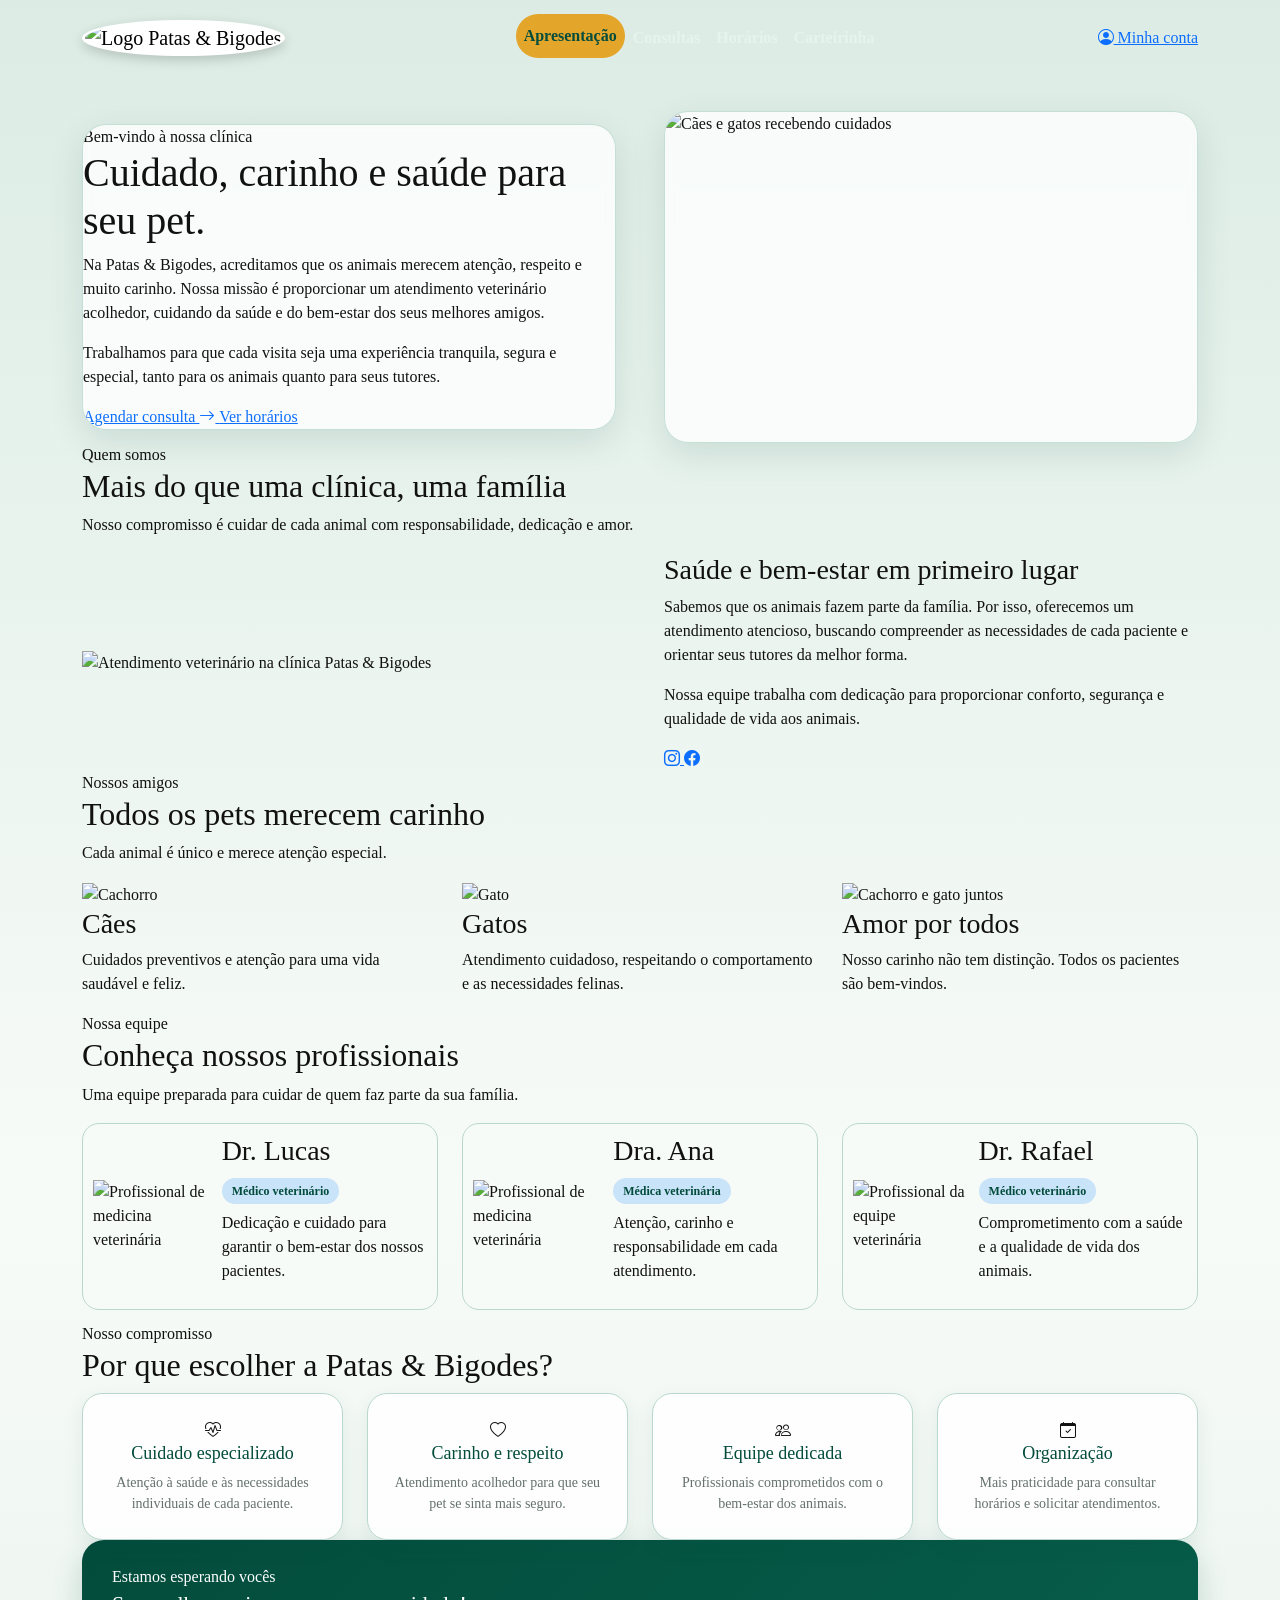
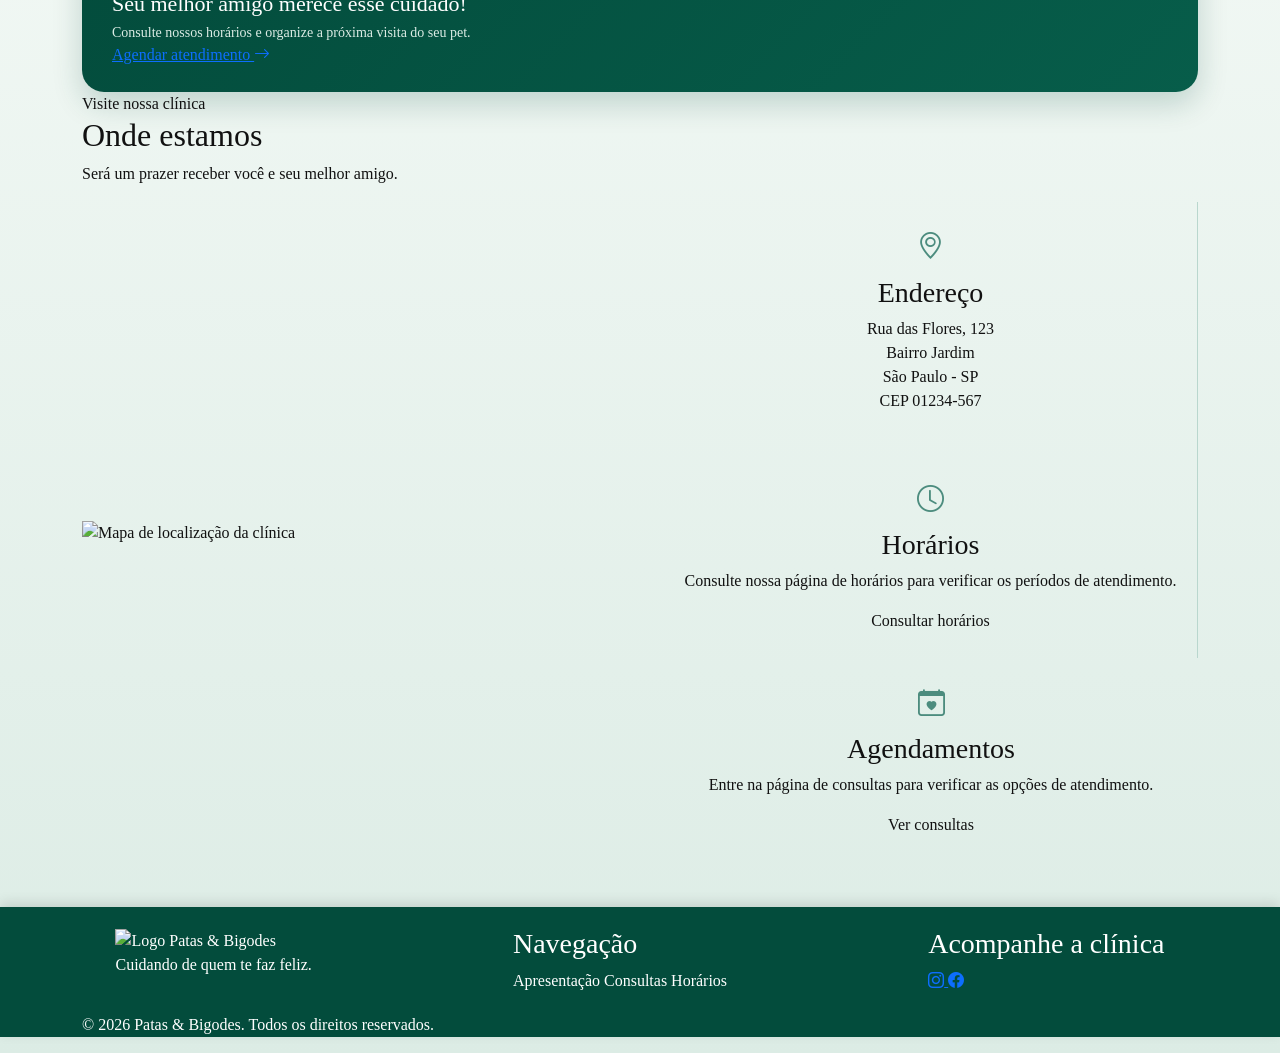
==== commit 9724e341: "atualização" ====
--- a/templates/apresentacao.html
+++ b/templates/apresentacao.html
@@ -1,71 +1,656 @@
 <!DOCTYPE html>
-<html lang="pt-BR">
+<html lang="pt-BR" xmlns:th="http://www.thymeleaf.org">
 
 <head>
     <meta charset="UTF-8">
-    <meta name="viewport" content="width=device-width, initial-scale=1.0">
-
-    <title>Patas & Bigodes | Clínica Veterinária</title>
+
+    <meta name="viewport" content="width=device-width, initial-scale=1">
+
+    <meta name="description"
+          content="Patas & Bigodes: cuidado, carinho e saúde para seu pet. Conheça nossa clínica veterinária e nossa equipe.">
+
+    <meta name="theme-color" content="#4F86B8">
+
+    <link rel="icon"
+          th:href="@{/img/favicon.png}"
+          type="image/png">
+
+    <title>Apresentação | Patas & Bigodes</title>
 
     <!-- Bootstrap -->
-    <link href="https://cdn.jsdelivr.net/npm/bootstrap@5.3.8/dist/css/bootstrap.min.css" rel="stylesheet">
+    <link
+        href="https://cdn.jsdelivr.net/npm/bootstrap@5.3.8/dist/css/bootstrap.min.css"
+        rel="stylesheet">
 
     <!-- Bootstrap Icons -->
-    <link rel="stylesheet" href="https://cdn.jsdelivr.net/npm/bootstrap-icons@1.13.1/font/bootstrap-icons.min.css">
-
-    <!-- CSS próprio -->
+    <link
+        rel="stylesheet"
+        href="https://cdn.jsdelivr.net/npm/bootstrap-icons@1.13.1/font/bootstrap-icons.min.css">
+
+    <!-- CSS da página -->
+    <link rel="stylesheet" th:href="@{/css/apresentacao.css}">
     <link rel="stylesheet" href="/static/css/apresentacao.css">
 </head>
+</head>
 
 <body>
 
-    <!-- ================= HEADER ================= -->
-
-    <header class="header">
-
-        <nav class="navbar navbar-expand-lg navbar-dark">
-
-            <div class="container-fluid px-3 px-lg-4">
-
-                <!-- LOGO -->
-                <a href="apresentacao.html" class="navbar-brand">
-                    <img src="../static/img/logo.png" class="logo" alt="Logo Patas & Bigodes">
-                </a>
-
-                <!-- MENU MOBILE -->
-                <button class="navbar-toggler" type="button" data-bs-toggle="collapse" data-bs-target="#menuPrincipal"
-                    aria-controls="menuPrincipal" aria-expanded="false" aria-label="Abrir menu">
-
-                    <span class="navbar-toggler-icon"></span>
-
-                </button>
-
-                <!-- MENU -->
-                <div class="collapse navbar-collapse" id="menuPrincipal">
-
-                    <div class="menu mx-auto">
-
-                        <a href="apresentacao.html" class="menu-link ativo">
-                            <i class="bi bi-house-heart"></i>
-                            Início
+<!-- =========================================
+     CABEÇALHO E MENU
+========================================= -->
+
+<header class="cabecalho">
+
+    <nav class="navbar navbar-expand-lg">
+
+        <div class="container">
+
+            <!-- Logo -->
+            <a class="navbar-brand" th:href="@{/apresentacao}">
+                <img
+                    th:src="@{/img/logo.png}"
+                    alt="Logo Patas & Bigodes"
+                    class="logo">
+            </a>
+
+            <!-- Botão do menu mobile -->
+            <button
+                class="navbar-toggler"
+                type="button"
+                data-bs-toggle="collapse"
+                data-bs-target="#menuPrincipal"
+                aria-controls="menuPrincipal"
+                aria-expanded="false"
+                aria-label="Abrir menu">
+
+                <span class="navbar-toggler-icon"></span>
+
+            </button>
+
+            <!-- Links do menu -->
+            <div
+                class="collapse navbar-collapse justify-content-center"
+                id="menuPrincipal">
+
+                <ul class="navbar-nav menu-navegacao">
+
+                    <li class="nav-item">
+                        <a
+                            class="nav-link menu-link ativo"
+                            th:href="@{/apresentacao}">
+                            Apresentação
                         </a>
-
-                        <a href="consultas.html" class="menu-link">
-                            <i class="bi bi-heart-pulse"></i>
+                    </li>
+
+                    <li class="nav-item">
+                        <a
+                            class="nav-link menu-link"
+                            th:href="@{/consultas}">
                             Consultas
                         </a>
-
-                        <a href="horarios.html" class="menu-link">
-                            <i class="bi bi-calendar-heart"></i>
+                    </li>
+
+                    <li class="nav-item">
+                        <a
+                            class="nav-link menu-link"
+                            th:href="@{/horarios}">
                             Horários
                         </a>
-
-                    </div>
-
-                    <!-- PERFIL -->
-                    <a href="carterinha.html" class="perfil-link">
-
-                        <img src="../static/img/cachorro.png" class="perfil" alt="Área do cliente">
+                    </li>
+
+                    <li class="nav-item">
+                        <a
+                            class="nav-link menu-link"
+                            th:href="@{/cliente/carteirinha}">
+                            Carteirinha
+                        </a>
+                    </li>
+
+                </ul>
+
+            </div>
+
+            <!-- Acesso ao cadastro -->
+            <div class="acoes-cabecalho d-none d-lg-flex">
+
+                <a th:href="@{/login}" class="botao-perfil">
+                    <i class="bi bi-person-circle"></i>
+                    Minha conta
+                </a>
+
+            </div>
+
+        </div>
+
+    </nav>
+
+</header>
+
+
+<!-- =========================================
+     CONTEÚDO PRINCIPAL
+========================================= -->
+
+<main>
+
+    <!-- =====================================
+         APRESENTAÇÃO DA CLÍNICA
+    ====================================== -->
+
+    <section class="secao-principal">
+
+        <div class="container">
+
+            <div class="row align-items-center g-5">
+
+                <!-- Texto -->
+                <div class="col-lg-6">
+
+                    <div class="card-principal">
+
+                        <span class="subtitulo">
+                            Bem-vindo à nossa clínica
+                        </span>
+
+                        <h1>
+                            Cuidado, carinho e saúde para seu pet.
+                        </h1>
+
+                        <p>
+                            Na Patas & Bigodes, acreditamos que os animais
+                            merecem atenção, respeito e muito carinho.
+                            Nossa missão é proporcionar um atendimento
+                            veterinário acolhedor, cuidando da saúde e do
+                            bem-estar dos seus melhores amigos.
+                        </p>
+
+                        <p>
+                            Trabalhamos para que cada visita seja uma
+                            experiência tranquila, segura e especial,
+                            tanto para os animais quanto para seus tutores.
+                        </p>
+
+                        <div class="botoes-principais">
+
+                            <a
+                                th:href="@{/consultas}"
+                                class="botao-principal">
+
+                                Agendar consulta
+
+                                <i class="bi bi-arrow-right"></i>
+
+                            </a>
+
+                            <a
+                                th:href="@{/horarios}"
+                                class="botao-secundario">
+
+                                Ver horários
+
+                            </a>
+
+                        </div>
+
+                    </div>
+
+                </div>
+
+                <!-- Imagem -->
+                <div class="col-lg-6">
+
+                    <div class="card-recepcao">
+
+                        <img
+                            th:src="@{/img/caes_gatos.jpg}"
+                            alt="Cães e gatos recebendo cuidados"
+                            class="imagem-principal"
+                            loading="eager">
+
+                    </div>
+
+                </div>
+
+            </div>
+
+        </div>
+
+    </section>
+
+
+    <!-- =====================================
+         SOBRE A CLÍNICA
+    ====================================== -->
+
+    <section class="secao-sobre" id="sobre">
+
+        <div class="container">
+
+            <div class="titulo-secao">
+
+                <span class="subtitulo">
+                    Quem somos
+                </span>
+
+                <h2>
+                    Mais do que uma clínica, uma família
+                </h2>
+
+                <p>
+                    Nosso compromisso é cuidar de cada animal com
+                    responsabilidade, dedicação e amor.
+                </p>
+
+            </div>
+
+            <div class="row align-items-center g-5">
+
+                <div class="col-lg-6">
+
+                    <img
+                        th:src="@{/img/vet.png}"
+                        alt="Atendimento veterinário na clínica Patas & Bigodes"
+                        class="imagem-sobre"
+                        loading="lazy">
+
+                </div>
+
+                <div class="col-lg-6">
+
+                    <div class="conteudo-sobre">
+
+                        <h3>
+                            Saúde e bem-estar em primeiro lugar
+                        </h3>
+
+                        <p>
+                            Sabemos que os animais fazem parte da família.
+                            Por isso, oferecemos um atendimento atencioso,
+                            buscando compreender as necessidades de cada
+                            paciente e orientar seus tutores da melhor forma.
+                        </p>
+
+                        <p>
+                            Nossa equipe trabalha com dedicação para
+                            proporcionar conforto, segurança e qualidade
+                            de vida aos animais.
+                        </p>
+
+                        <div class="redes-sociais">
+
+                            <a
+                                href="https://www.instagram.com/"
+                                target="_blank"
+                                rel="noopener noreferrer"
+                                aria-label="Instagram da clínica">
+
+                                <i class="bi bi-instagram"></i>
+
+                            </a>
+
+                            <a
+                                href="https://www.facebook.com/"
+                                target="_blank"
+                                rel="noopener noreferrer"
+                                aria-label="Facebook da clínica">
+
+                                <i class="bi bi-facebook"></i>
+
+                            </a>
+
+                        </div>
+
+                    </div>
+
+                </div>
+
+            </div>
+
+        </div>
+
+    </section>
+
+
+    <!-- =====================================
+         NOSSOS PACIENTES
+    ====================================== -->
+
+    <section class="secao-pacientes">
+
+        <div class="container">
+
+            <div class="titulo-secao">
+
+                <span class="subtitulo">
+                    Nossos amigos
+                </span>
+
+                <h2>
+                    Todos os pets merecem carinho
+                </h2>
+
+                <p>
+                    Cada animal é único e merece atenção especial.
+                </p>
+
+            </div>
+
+            <div class="row g-4 justify-content-center">
+
+                <div class="col-md-4">
+
+                    <div class="card-paciente">
+
+                        <img
+                            th:src="@{/img/dog.png}"
+                            alt="Cachorro"
+                            loading="lazy">
+
+                        <h3>Cães</h3>
+
+                        <p>
+                            Cuidados preventivos e atenção para
+                            uma vida saudável e feliz.
+                        </p>
+
+                    </div>
+
+                </div>
+
+                <div class="col-md-4">
+
+                    <div class="card-paciente">
+
+                        <img
+                            th:src="@{/img/cat.png}"
+                            alt="Gato"
+                            loading="lazy">
+
+                        <h3>Gatos</h3>
+
+                        <p>
+                            Atendimento cuidadoso, respeitando
+                            o comportamento e as necessidades felinas.
+                        </p>
+
+                    </div>
+
+                </div>
+
+                <div class="col-md-4">
+
+                    <div class="card-paciente">
+
+                        <img
+                            th:src="@{/img/cat_dog.png}"
+                            alt="Cachorro e gato juntos"
+                            loading="lazy">
+
+                        <h3>Amor por todos</h3>
+
+                        <p>
+                            Nosso carinho não tem distinção.
+                            Todos os pacientes são bem-vindos.
+                        </p>
+
+                    </div>
+
+                </div>
+
+            </div>
+
+        </div>
+
+    </section>
+
+
+    <!-- =====================================
+         PROFISSIONAIS
+    ====================================== -->
+
+    <section class="secao-profissionais" id="profissionais">
+
+        <div class="container">
+
+            <div class="titulo-secao">
+
+                <span class="subtitulo">
+                    Nossa equipe
+                </span>
+
+                <h2>
+                    Conheça nossos profissionais
+                </h2>
+
+                <p>
+                    Uma equipe preparada para cuidar de quem
+                    faz parte da sua família.
+                </p>
+
+            </div>
+
+            <div class="row g-4 justify-content-center">
+
+                <div class="col-md-6 col-lg-4">
+
+                    <article class="profissional">
+
+                        <img
+                            th:src="@{/img/vet.png}"
+                            alt="Profissional de medicina veterinária"
+                            loading="lazy">
+
+                        <div class="profissional-conteudo">
+
+                            <h3>Dr. Lucas</h3>
+
+                            <span class="cargo">
+                                Médico veterinário
+                            </span>
+
+                            <p>
+                                Dedicação e cuidado para garantir
+                                o bem-estar dos nossos pacientes.
+                            </p>
+
+                        </div>
+
+                    </article>
+
+                </div>
+
+                <div class="col-md-6 col-lg-4">
+
+                    <article class="profissional">
+
+                        <img
+                            th:src="@{/img/vet2.png}"
+                            alt="Profissional de medicina veterinária"
+                            loading="lazy">
+
+                        <div class="profissional-conteudo">
+
+                            <h3>Dra. Ana</h3>
+
+                            <span class="cargo">
+                                Médica veterinária
+                            </span>
+
+                            <p>
+                                Atenção, carinho e responsabilidade
+                                em cada atendimento.
+                            </p>
+
+                        </div>
+
+                    </article>
+
+                </div>
+
+                <div class="col-md-6 col-lg-4">
+
+                    <article class="profissional">
+
+                        <img
+                            th:src="@{/img/vet.png}"
+                            alt="Profissional da equipe veterinária"
+                            loading="lazy">
+
+                        <div class="profissional-conteudo">
+
+                            <h3>Dr. Rafael</h3>
+
+                            <span class="cargo">
+                                Médico veterinário
+                            </span>
+
+                            <p>
+                                Comprometimento com a saúde e a
+                                qualidade de vida dos animais.
+                            </p>
+
+                        </div>
+
+                    </article>
+
+                </div>
+
+            </div>
+
+        </div>
+
+    </section>
+
+
+    <!-- =====================================
+         BENEFÍCIOS
+    ====================================== -->
+
+    <section class="secao-beneficios">
+
+        <div class="container">
+
+            <div class="titulo-secao">
+
+                <span class="subtitulo">
+                    Nosso compromisso
+                </span>
+
+                <h2>
+                    Por que escolher a Patas & Bigodes?
+                </h2>
+
+            </div>
+
+            <div class="row g-4">
+
+                <div class="col-md-6 col-lg-3">
+
+                    <div class="beneficio">
+
+                        <i class="bi bi-heart-pulse"></i>
+
+                        <h3>Cuidado especializado</h3>
+
+                        <p>
+                            Atenção à saúde e às necessidades
+                            individuais de cada paciente.
+                        </p>
+
+                    </div>
+
+                </div>
+
+                <div class="col-md-6 col-lg-3">
+
+                    <div class="beneficio">
+
+                        <i class="bi bi-heart"></i>
+
+                        <h3>Carinho e respeito</h3>
+
+                        <p>
+                            Atendimento acolhedor para que
+                            seu pet se sinta mais seguro.
+                        </p>
+
+                    </div>
+
+                </div>
+
+                <div class="col-md-6 col-lg-3">
+
+                    <div class="beneficio">
+
+                        <i class="bi bi-people"></i>
+
+                        <h3>Equipe dedicada</h3>
+
+                        <p>
+                            Profissionais comprometidos com
+                            o bem-estar dos animais.
+                        </p>
+
+                    </div>
+
+                </div>
+
+                <div class="col-md-6 col-lg-3">
+
+                    <div class="beneficio">
+
+                        <i class="bi bi-calendar-check"></i>
+
+                        <h3>Organização</h3>
+
+                        <p>
+                            Mais praticidade para consultar
+                            horários e solicitar atendimentos.
+                        </p>
+
+                    </div>
+
+                </div>
+
+            </div>
+
+        </div>
+
+    </section>
+
+
+    <!-- =====================================
+         AGENDAMENTO
+    ====================================== -->
+
+    <section class="secao-agendamento" id="agendamento">
+
+        <div class="container">
+
+            <div class="agendamento">
+
+                <div class="agendamento-conteudo">
+
+                    <span class="subtitulo">
+                        Estamos esperando vocês
+                    </span>
+
+                    <h2>
+                        Seu melhor amigo merece esse cuidado!
+                    </h2>
+
+                    <p>
+                        Consulte nossos horários e organize
+                        a próxima visita do seu pet.
+                    </p>
+
+                    <a
+                        th:href="@{/consultas}"
+                        class="botao-agendamento">
+
+                        Agendar atendimento
+
+                        <i class="bi bi-arrow-right"></i>
 
                     </a>
 
@@ -73,236 +658,116 @@
 
             </div>
 
-        </nav>
-
-    </header>
-
-
-    <!-- ================= CONTEÚDO ================= -->
-
-    <main>
-
-        <!-- HERO -->
-
-        <section class="hero">
-
-            <div class="container-fluid">
-
-                <div class="row g-4 align-items-stretch">
-
-                    <!-- COLUNA ESQUERDA -->
-
-                    <div class="col-lg-6">
-
-                        <div class="card-principal h-100">
-
-                            <div class="imagem-container">
-
-                                <img src="../static/img/vet.png" class="imagem-principal"
-                                    alt="Parte externa da clínica veterinária">
-
-                                <div class="imagem-legenda">
-                                    <i class="bi bi-heart-fill"></i>
-                                    Cuidado, carinho e confiança
-                                </div>
+        </div>
+
+    </section>
+
+
+    <!-- =====================================
+         LOCALIZAÇÃO E CONTATO
+    ====================================== -->
+
+    <section class="secao-localizacao" id="localizacao">
+
+        <div class="container">
+
+            <div class="titulo-secao">
+
+                <span class="subtitulo">
+                    Visite nossa clínica
+                </span>
+
+                <h2>
+                    Onde estamos
+                </h2>
+
+                <p>
+                    Será um prazer receber você e seu melhor amigo.
+                </p>
+
+            </div>
+
+            <div class="row align-items-center g-5">
+
+                <!-- Mapa -->
+                <div class="col-lg-6">
+
+                    <div class="mapa-container">
+
+                        <img
+                            th:src="@{/img/mapa.png}"
+                            alt="Mapa de localização da clínica"
+                            class="mapa"
+                            loading="lazy">
+
+                    </div>
+
+                </div>
+
+                <!-- Informações -->
+                <div class="col-lg-6">
+
+                    <div class="informacoes-clinica">
+
+                        <div class="info-item">
+
+                            <i class="bi bi-geo-alt"></i>
+
+                            <div>
+
+                                <h3>Endereço</h3>
+
+                                <p>
+                                    Rua das Flores, 123<br>
+                                    Bairro Jardim<br>
+                                    São Paulo - SP<br>
+                                    CEP 01234-567
+                                </p>
 
                             </div>
 
-
-                            <div class="conteudo-principal">
-
-                                <h1 class="titulo">
-                                    Patas
-                                    <span>&</span>
-                                    Bigodes
-                                </h1>
-
-                                <p class="descricao">
-
-                                    A <strong>Patas & Bigodes</strong> é uma clínica
-                                    veterinária moderna e acolhedora, dedicada ao
-                                    cuidado completo de cães e gatos.
-
-                                    <br><br>
-
-                                    Contamos com profissionais especializados,
-                                    atendimento clínico, procedimentos cirúrgicos
-                                    e recursos para diagnóstico, sempre buscando
-                                    oferecer segurança, carinho e bem-estar para
-                                    os pets.
-
+                        </div>
+
+                        <div class="info-item">
+
+                            <i class="bi bi-clock"></i>
+
+                            <div>
+
+                                <h3>Horários</h3>
+
+                                <p>
+                                    Consulte nossa página de horários
+                                    para verificar os períodos de atendimento.
                                 </p>
 
-
-                                <!-- REDES SOCIAIS -->
-
-                                <div class="redes">
-
-                                    <span class="redes-titulo">
-                                        Siga a Patas & Bigodes:
-                                    </span>
-
-                                    <a href="#" class="rede" aria-label="Instagram">
-
-                                        <img src="../static/img/insta.png" alt="Instagram">
-
-                                    </a>
-
-                                    <a href="#" class="rede" aria-label="Facebook">
-
-                                        <img src="../static/img/facebook.png" alt="Facebook">
-
-                                    </a>
-
-                                </div>
-
-
-                                <!-- PETS -->
-
-                                <div class="animais">
-
-                                    <div class="animal-item">
-                                        <img src="../static/img/cat.png" class="animal" alt="Gato">
-                                    </div>
-
-                                    <div class="animal-item destaque">
-                                        <img src="../static/img/cat_dog.png" class="animal" alt="Gato e cachorro">
-                                    </div>
-
-                                    <div class="animal-item">
-                                        <img src="../static/img/dog.png" class="animal" alt="Cachorro">
-                                    </div>
-
-                                </div>
+                                <a th:href="@{/horarios}">
+                                    Consultar horários
+                                </a>
 
                             </div>
 
                         </div>
 
-                    </div>
-
-
-                    <!-- COLUNA DIREITA -->
-
-                    <div class="col-lg-6">
-
-                        <div class="card-recepcao h-100">
-
-                            <div class="imagem-recepcao-container">
-
-                                <img src="../static/img/vet2.png" class="imagem-recepcao" alt="Recepção da clínica">
-
-                                <div class="recepcao-badge">
-
-                                    <i class="bi bi-stars"></i>
-
-                                    Ambiente acolhedor
-
-                                </div>
+                        <div class="info-item">
+
+                            <i class="bi bi-calendar-heart"></i>
+
+                            <div>
+
+                                <h3>Agendamentos</h3>
+
+                                <p>
+                                    Entre na página de consultas para
+                                    verificar as opções de atendimento.
+                                </p>
+
+                                <a th:href="@{/consultas}">
+                                    Ver consultas
+                                </a>
 
                             </div>
 
-
-                            <div class="profissionais-area">
-
-                                <div class="section-title">
-
-                                    <div>
-                                        <span>Conheça nossa equipe</span>
-
-                                        <h2>
-                                            Profissionais que cuidam
-                                            <strong>com carinho</strong>
-                                        </h2>
-                                    </div>
-
-                                    <i class="bi bi-heart-pulse"></i>
-
-                                </div>
-
-
-                                <!-- PROFISSIONAL 1 -->
-
-                                <article class="profissional">
-
-                                    <img src="../static/img/dr_lucas.png" class="foto-profissional" alt="Dr. Lucas">
-
-                                    <div class="texto-profissional">
-
-                                        <h3>
-                                            Dr. Lucas
-                                        </h3>
-
-                                        <span class="cargo">
-                                            Clínico Geral
-                                        </span>
-
-                                        <p>
-                                            Responsável pelo atendimento clínico,
-                                            prevenção, diagnóstico e tratamento
-                                            de diversas condições de saúde dos pets.
-                                        </p>
-
-                                    </div>
-
-                                </article>
-
-
-                                <!-- PROFISSIONAL 2 -->
-
-                                <article class="profissional">
-
-                                    <img src="../static/img/dra_ana.png" class="foto-profissional" alt="Dra. Ana">
-
-                                    <div class="texto-profissional">
-
-                                        <h3>
-                                            Dra. Ana
-                                        </h3>
-
-                                        <span class="cargo">
-                                            Cirurgiã
-                                        </span>
-
-                                        <p>
-                                            Especialista em procedimentos cirúrgicos,
-                                            realizando intervenções com precisão,
-                                            segurança e cuidado.
-                                        </p>
-
-                                    </div>
-
-                                </article>
-
-
-                                <!-- PROFISSIONAL 3 -->
-
-                                <article class="profissional">
-
-                                    <img src="../static/img/dr_rafa.png" class="foto-profissional" alt="Dr. Rafael">
-
-                                    <div class="texto-profissional">
-
-                                        <h3>
-                                            Dr. Rafael
-                                        </h3>
-
-                                        <span class="cargo">
-                                            Auxiliar de Veterinário
-                                        </span>
-
-                                        <p>
-                                            Auxilia na preparação dos materiais,
-                                            organização dos animais e cuidados
-                                            durante os atendimentos.
-                                        </p>
-
-                                    </div>
-
-                                </article>
-
-                            </div>
-
                         </div>
 
                     </div>
@@ -311,332 +776,108 @@
 
             </div>
 
-        </section>
-
-
-        <!-- ================= BENEFÍCIOS ================= -->
-
-        <section class="beneficios-section">
-
-            <div class="container-fluid">
-
-                <div class="section-heading">
-
-                    <span>
-                        <i class="bi bi-stars"></i>
-                        Por que escolher a gente?
-                    </span>
-
-                    <h2>
-                        Tudo para o bem-estar do seu pet
-                    </h2>
-
-                    <p>
-                        Um espaço preparado para cuidar dos animais
-                        com segurança, carinho e atenção.
-                    </p>
-
-                </div>
-
-
-                <div class="row g-4">
-
-                    <div class="col-md-6 col-lg-3">
-
-                        <div class="beneficio">
-
-                            <div class="beneficio-icone">
-                                <i class="bi bi-heart-pulse-fill"></i>
-                            </div>
-
-                            <h3>
-                                Atendimento cuidadoso
-                            </h3>
-
-                            <p>
-                                Cada pet recebe atenção individual
-                                durante o atendimento.
-                            </p>
-
-                        </div>
-
-                    </div>
-
-
-                    <div class="col-md-6 col-lg-3">
-
-                        <div class="beneficio">
-
-                            <div class="beneficio-icone">
-                                <i class="bi bi-shield-check"></i>
-                            </div>
-
-                            <h3>
-                                Segurança
-                            </h3>
-
-                            <p>
-                                Procedimentos realizados com cuidado
-                                e responsabilidade.
-                            </p>
-
-                        </div>
-
-                    </div>
-
-
-                    <div class="col-md-6 col-lg-3">
-
-                        <div class="beneficio">
-
-                            <div class="beneficio-icone">
-                                <i class="bi bi-person-hearts"></i>
-                            </div>
-
-                            <h3>
-                                Equipe especializada
-                            </h3>
-
-                            <p>
-                                Profissionais preparados para cuidar
-                                de diferentes necessidades.
-                            </p>
-
-                        </div>
-
-                    </div>
-
-
-                    <div class="col-md-6 col-lg-3">
-
-                        <div class="beneficio">
-
-                            <div class="beneficio-icone">
-                                <i class="bi bi-house-heart"></i>
-                            </div>
-
-                            <h3>
-                                Ambiente acolhedor
-                            </h3>
-
-                            <p>
-                                Um espaço confortável para pets
-                                e seus tutores.
-                            </p>
-
-                        </div>
-
-                    </div>
-
-                </div>
-
-            </div>
-
-        </section>
-
-
-        <!-- ================= AGENDAMENTO ================= -->
-
-        <section class="agendamento-section">
-
-            <div class="container-fluid">
-
-                <div class="agendamento">
-
-                    <div class="agendamento-info">
-
-                        <div class="agendamento-icone">
-                            <i class="bi bi-calendar-heart-fill"></i>
-                        </div>
-
-                        <div>
-
-                            <span class="pequeno-titulo">
-                                Cuidado que começa com você
-                            </span>
-
-                            <h2>
-                                Agende uma consulta para seu pet
-                            </h2>
-
-                            <p>
-                                Escolha o melhor horário para cuidar
-                                de quem faz parte da sua família.
-                            </p>
-
-                        </div>
-
-                    </div>
-
-
-                    <a href="consultas.html" class="btn-principal">
-
-                        <i class="bi bi-calendar-check"></i>
-
-                        Agendar consulta
+        </div>
+
+    </section>
+
+</main>
+
+
+<!-- =========================================
+     RODAPÉ
+========================================= -->
+
+<footer class="rodape">
+
+    <div class="container">
+
+        <div class="footer-content">
+
+            <div class="footer-marca">
+
+                <img
+                    th:src="@{/img/logo.png}"
+                    alt="Logo Patas & Bigodes"
+                    class="logo-rodape"
+                    loading="lazy">
+
+                <p>
+                    Cuidando de quem te faz feliz.
+                </p>
+
+            </div>
+
+            <div class="footer-links">
+
+                <h3>Navegação</h3>
+
+                <a th:href="@{/apresentacao}">
+                    Apresentação
+                </a>
+
+                <a th:href="@{/consultas}">
+                    Consultas
+                </a>
+
+                <a th:href="@{/horarios}">
+                    Horários
+                </a>
+
+            </div>
+
+            <div class="footer-redes">
+
+                <h3>Acompanhe a clínica</h3>
+
+                <div class="footer-icons">
+
+                    <a
+                        href="https://www.instagram.com/"
+                        target="_blank"
+                        rel="noopener noreferrer"
+                        aria-label="Instagram">
+
+                        <i class="bi bi-instagram"></i>
 
                     </a>
 
-                </div>
-
-            </div>
-
-        </section>
-
-
-        <!-- ================= INFORMAÇÕES ================= -->
-
-        <section class="informacoes-section">
-
-            <div class="container-fluid">
-
-                <div class="informacoes">
-
-                    <div class="info-item">
-
-                        <i class="bi bi-clock"></i>
-
-                        <strong>
-                            Horário
-                        </strong>
-
-                        <span>
-                            Segunda a sexta<br>
-                            08:00 às 18:00
-                        </span>
-
-                    </div>
-
-
-                    <div class="info-item">
-
-                        <i class="bi bi-geo-alt"></i>
-
-                        <strong>
-                            Localização
-                        </strong>
-
-                        <p>
-                            <span>
-                                Rua das Flores, 123
-                                <br>
-
-                                Bairro Jardim
-                                <br>
-
-                                São Paulo - SP
-
-                                <br><br>
-
-                                <strong>CEP: 01234-567</strong>
-                            </span>
-                        </p>
-
-                    </div>
-
-
-                    <div class="info-item">
-
-                        <i class="bi bi-telephone"></i>
-
-                        <strong>
-                            Telefone
-                        </strong>
-
-                        <span>
-                            (11) 99999-9999
-                        </span>
-
-                    </div>
-
-
-                    <div class="info-item">
-
-                        <i class="bi bi-envelope-heart"></i>
-
-                        <strong>
-                            E-mail
-                        </strong>
-
-                        <span>
-                            contato@patasbigodes.com
-                        </span>
-
-                    </div>
-
-                </div>
-
-            </div>
-
-        </section>
-
-    </main>
-
-
-    <!-- ================= FOOTER ================= -->
-
-    <footer>
-
-        <div class="footer-content">
-
-
-            <!-- LOGO -->
-
-            <div class="footer-logo">
-
-                <img src="../static/img/logo.png" alt="Patas & Bigodes">
-
-                <div>
-
-                    <strong>
-                        Patas & Bigodes
-                    </strong>
-
-                    <span>
-                        Cuidado que vira carinho.
-                    </span>
-
-                </div>
-
-            </div>
-
-
-            <!-- REDES SOCIAIS -->
-
-            <div class="footer-social">
-
-                <a href="https://www.instagram.com/" target="_blank" aria-label="Instagram">
-
-                    <i class="bi bi-instagram"></i>
-
-                </a>
-
-
-                <a href="https://www.facebook.com/" target="_blank" aria-label="Facebook">
-
-                    <i class="bi bi-facebook"></i>
-
-                </a>
-
-            </div>
-
-
-            <!-- COPYRIGHT -->
+                    <a
+                        href="https://www.facebook.com/"
+                        target="_blank"
+                        rel="noopener noreferrer"
+                        aria-label="Facebook">
+
+                        <i class="bi bi-facebook"></i>
+
+                    </a>
+
+                </div>
+
+            </div>
+
+        </div>
+
+        <div class="footer-bottom">
 
             <p>
-                © 2026 Patas & Bigodes.
+                &copy; 2026 Patas & Bigodes.
                 Todos os direitos reservados.
             </p>
 
         </div>
 
-    </footer>
-
-
-    <!-- Bootstrap JS apenas para o menu responsivo -->
-    <script src="https://cdn.jsdelivr.net/npm/bootstrap@5.3.8/dist/js/bootstrap.bundle.min.js">
-    </script>
+    </div>
+
+</footer>
+
+
+<!-- =========================================
+     SCRIPTS
+========================================= -->
+
+<script src="https://cdn.jsdelivr.net/npm/bootstrap@5.3.8/dist/js/bootstrap.bundle.min.js"></script>
+
+<script th:src="@{/js/apresentacao.js}"></script>
 
 </body>
-
 </html>
--- a/static/css/apresentacao.css
+++ b/static/css/apresentacao.css
@@ -1263,7 +1263,7 @@
         font-size: 19px;
     }
 
-    .footer-conteudo {
+    .footer-content {
 
         flex-direction: column;
 
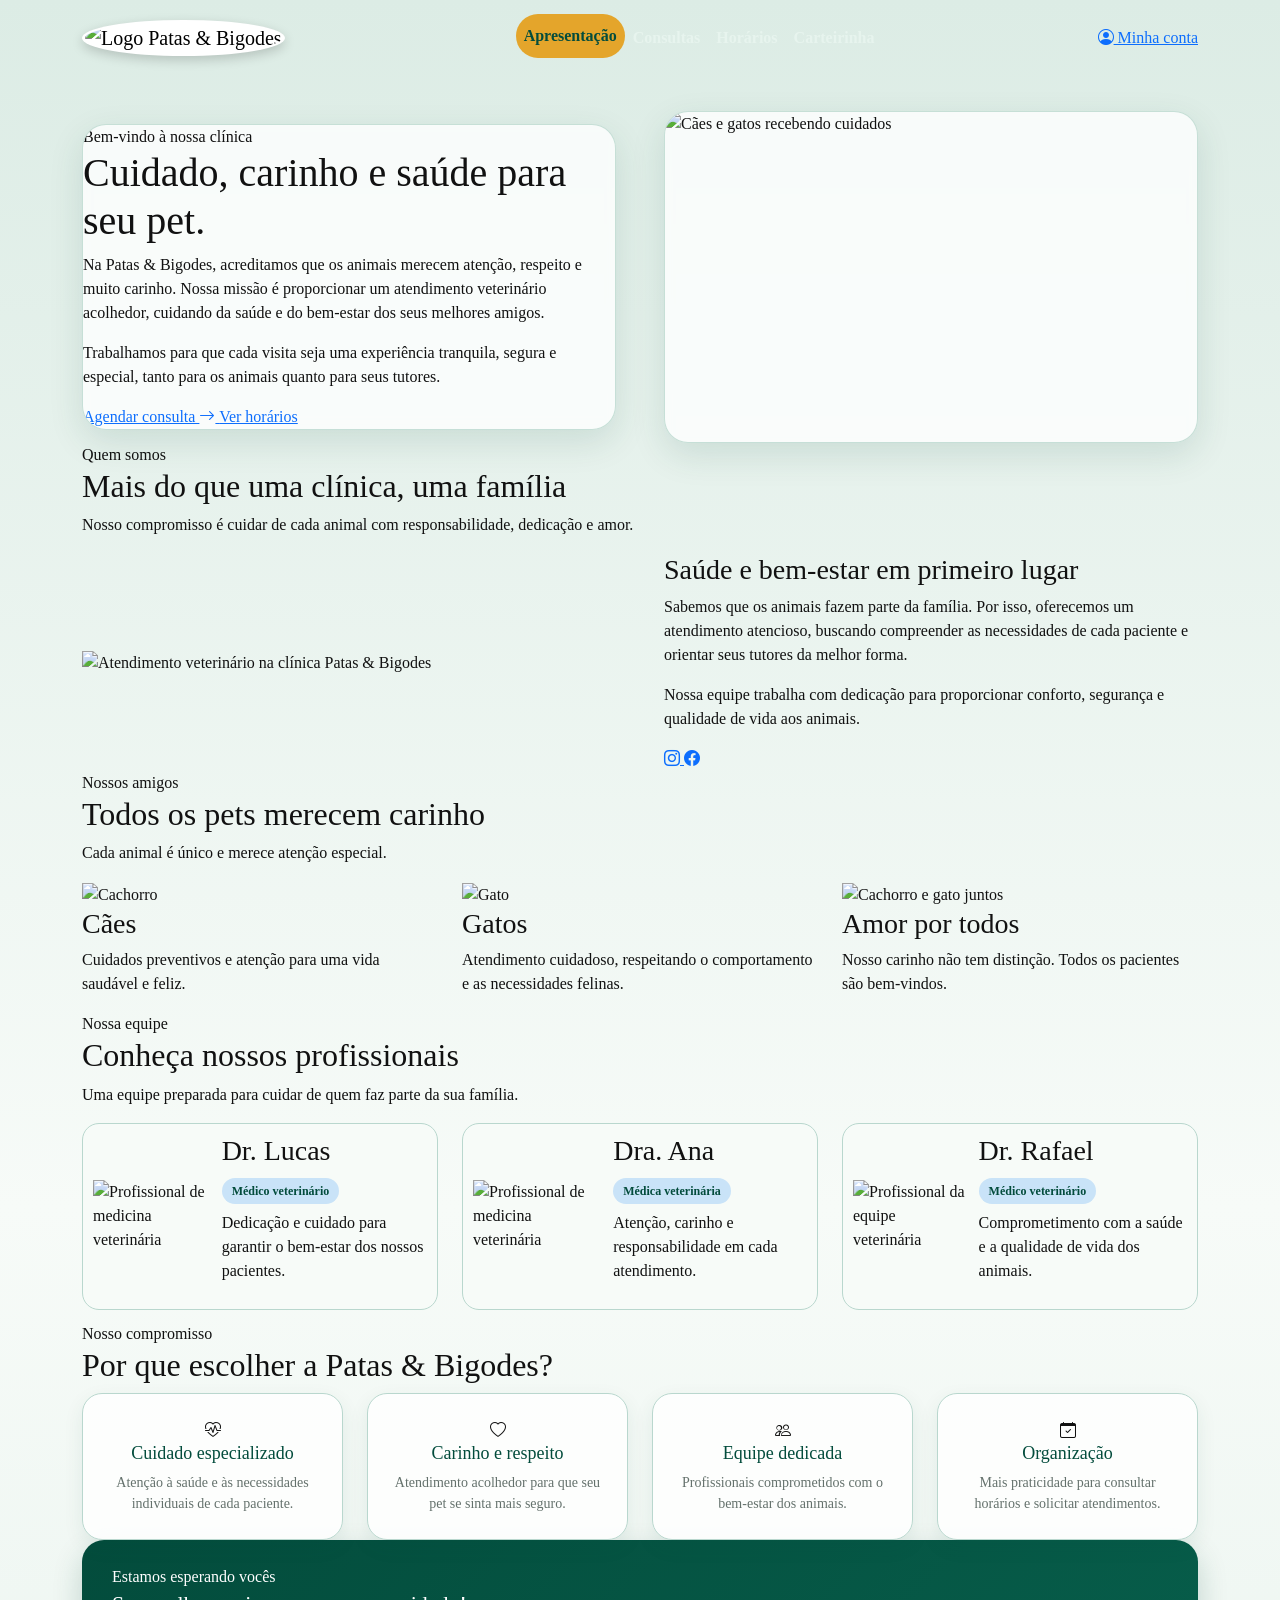
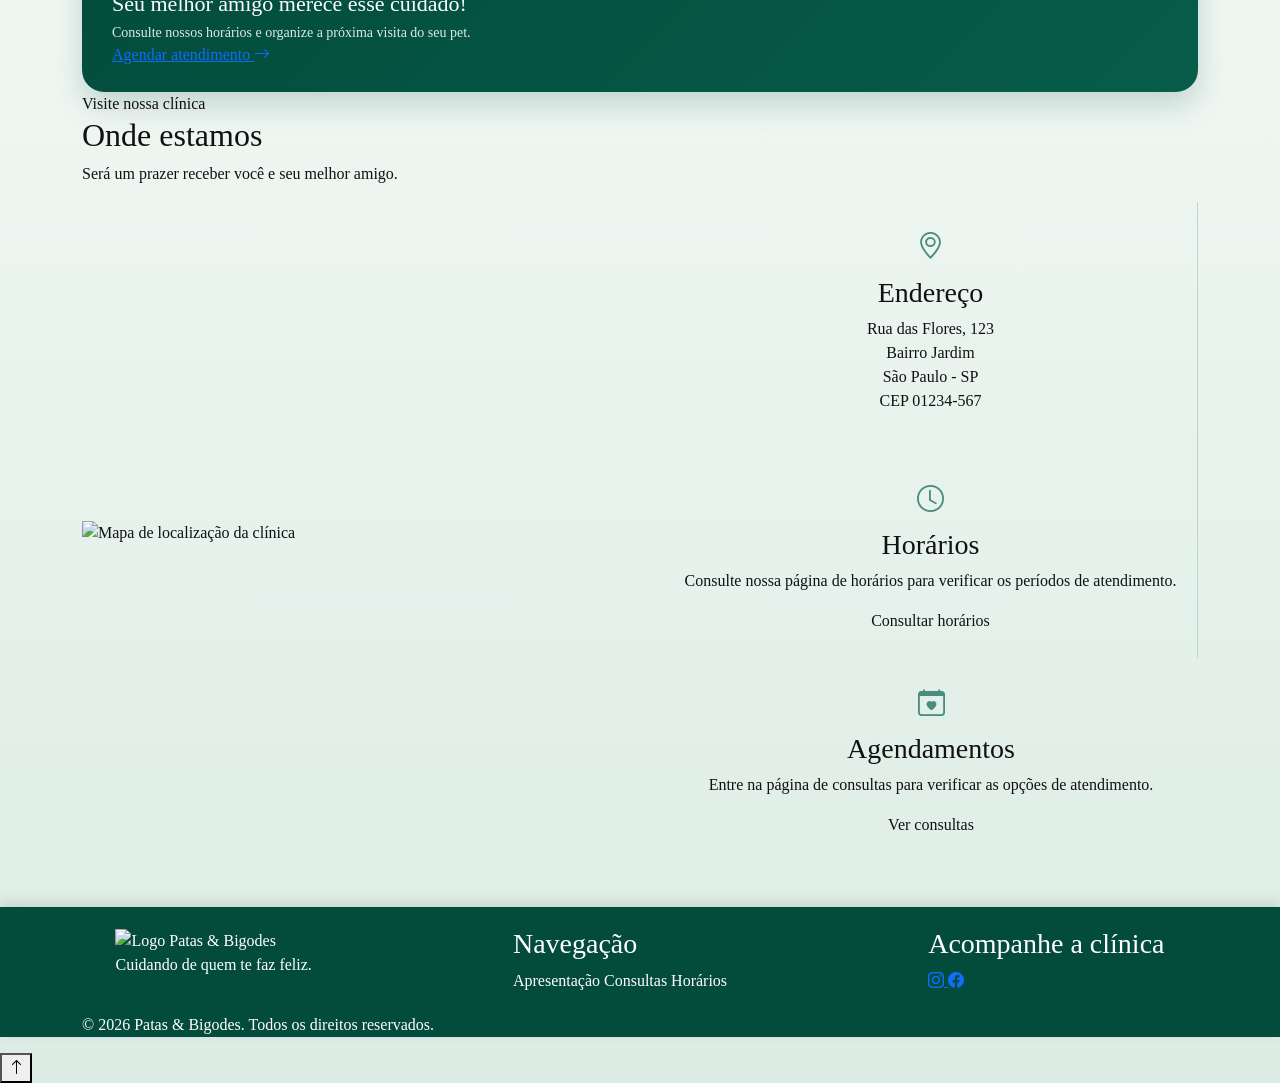
==== commit fd504e5d: "novo" ====
--- a/templates/apresentacao.html
+++ b/templates/apresentacao.html
@@ -875,7 +875,7 @@
      SCRIPTS
 ========================================= -->
 
-<script src="https://cdn.jsdelivr.net/npm/bootstrap@5.3.8/dist/js/bootstrap.bundle.min.js"></script>
+<script src="../static/js/apresentacao.js"></script>
 
 <script th:src="@{/js/apresentacao.js}"></script>
 
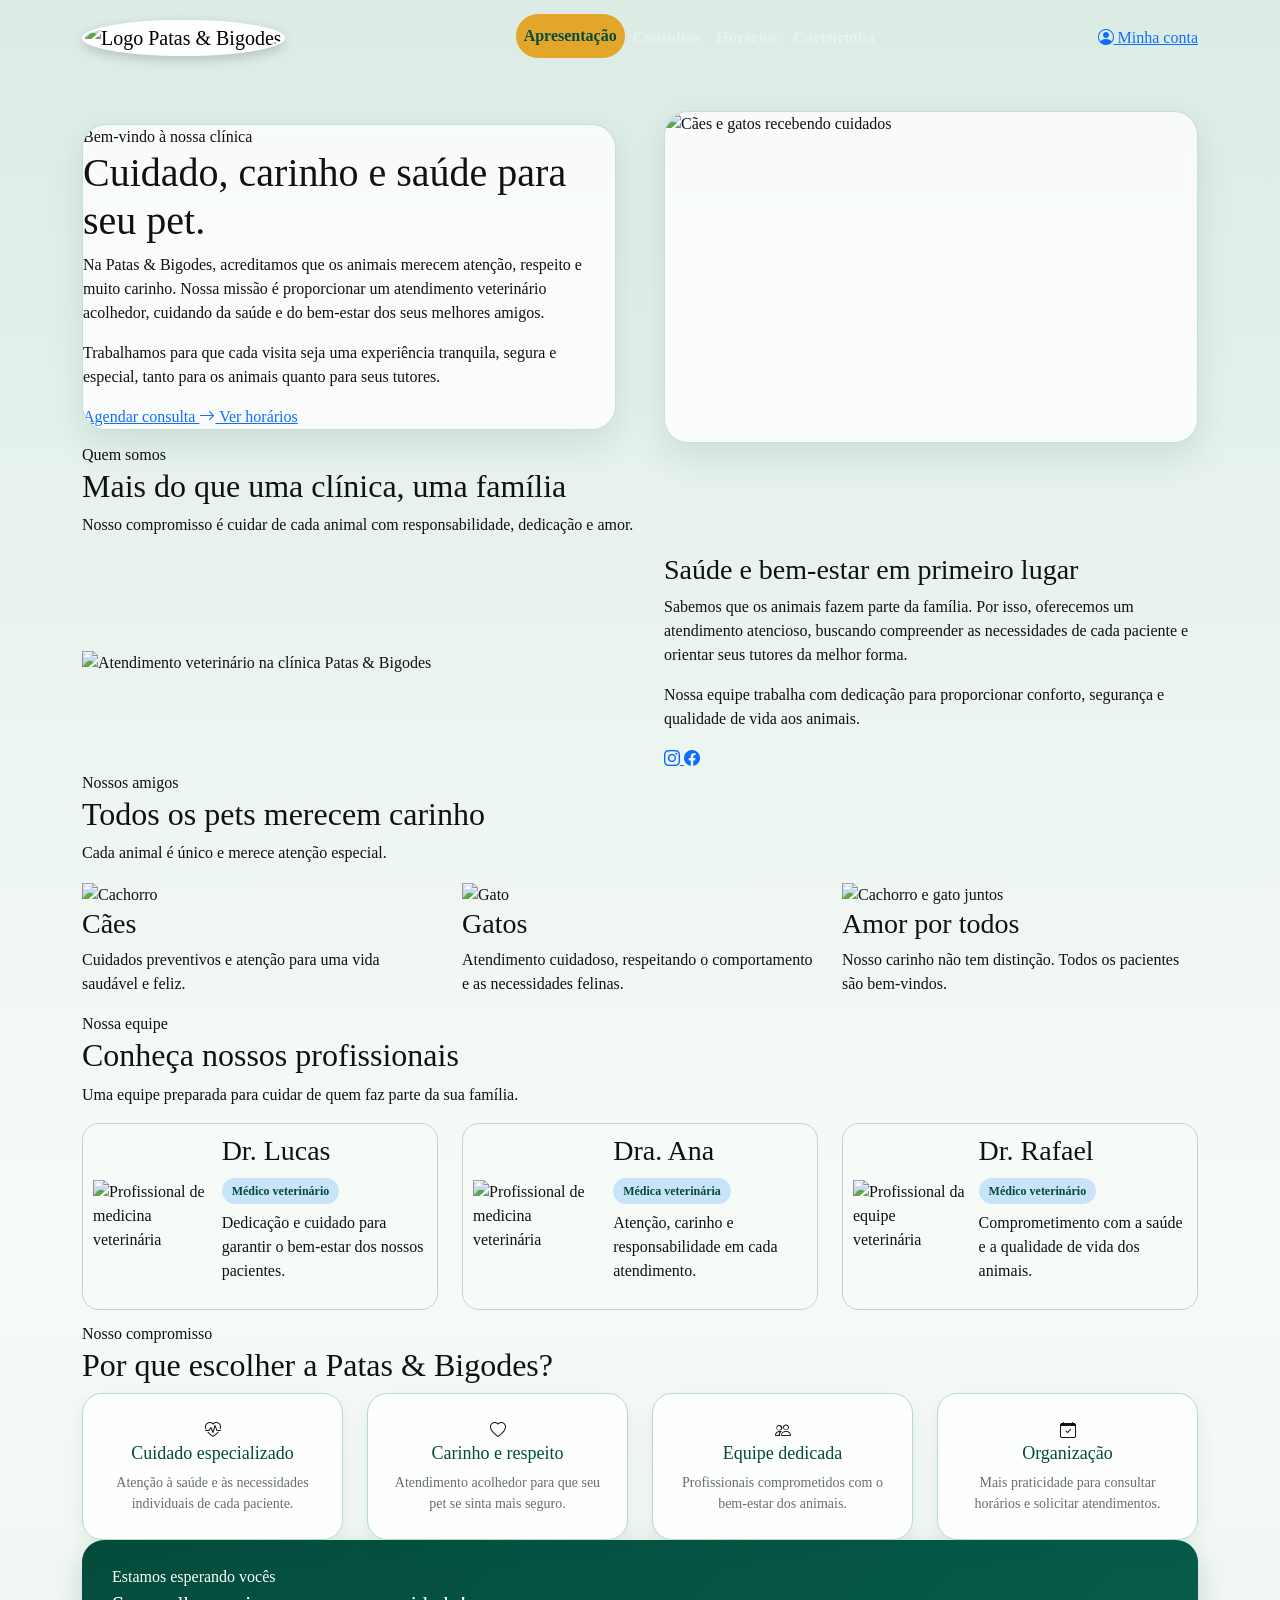
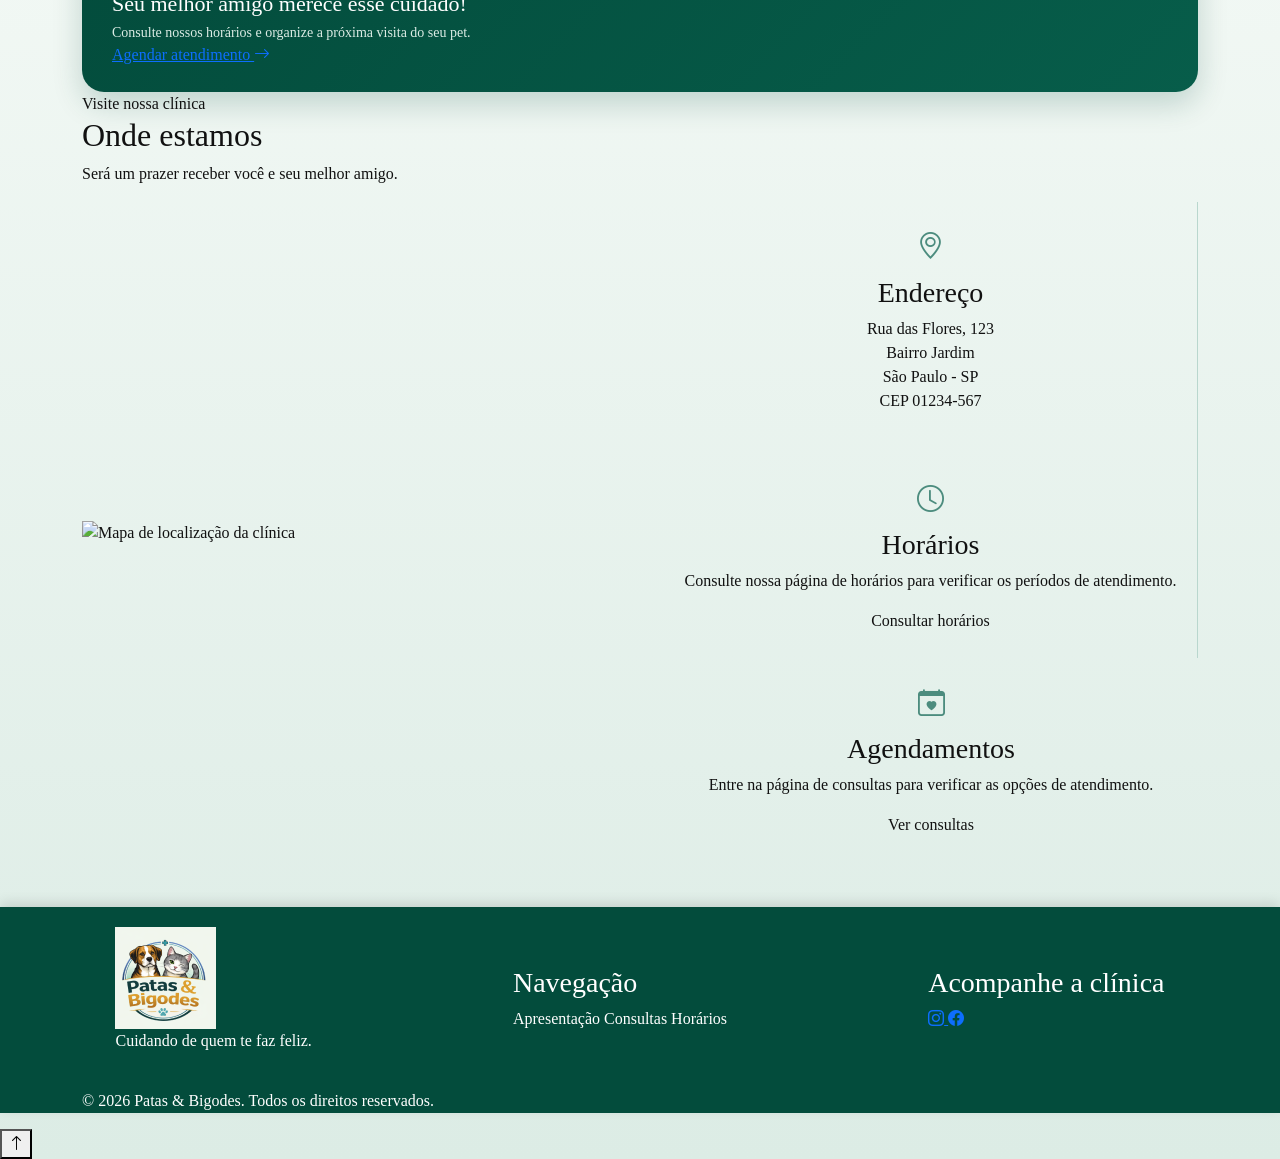
==== commit f77e816c: "novo" ====
--- a/templates/apresentacao.html
+++ b/templates/apresentacao.html
@@ -796,7 +796,7 @@
             <div class="footer-marca">
 
                 <img
-                    th:src="@{/img/logo.png}"
+                    src="../static/img/logo.png"
                     alt="Logo Patas & Bigodes"
                     class="logo-rodape"
                     loading="lazy">
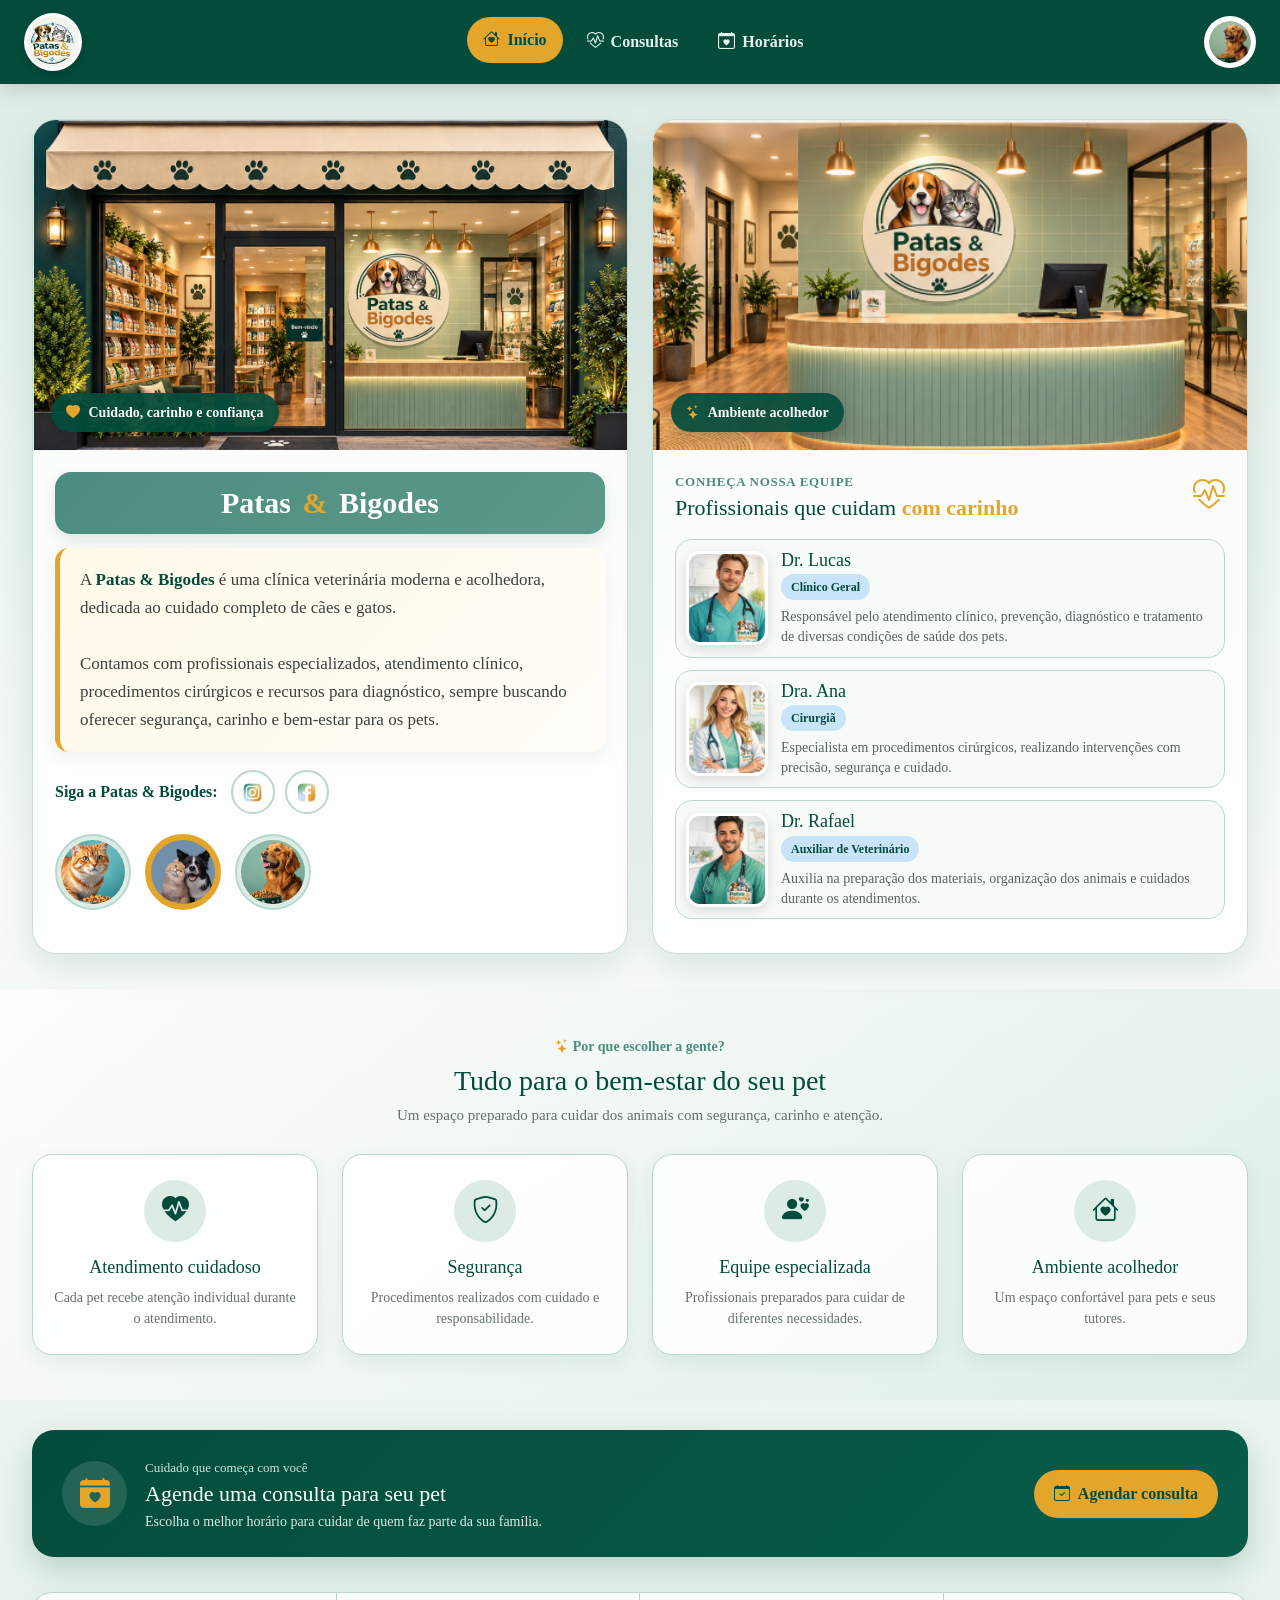
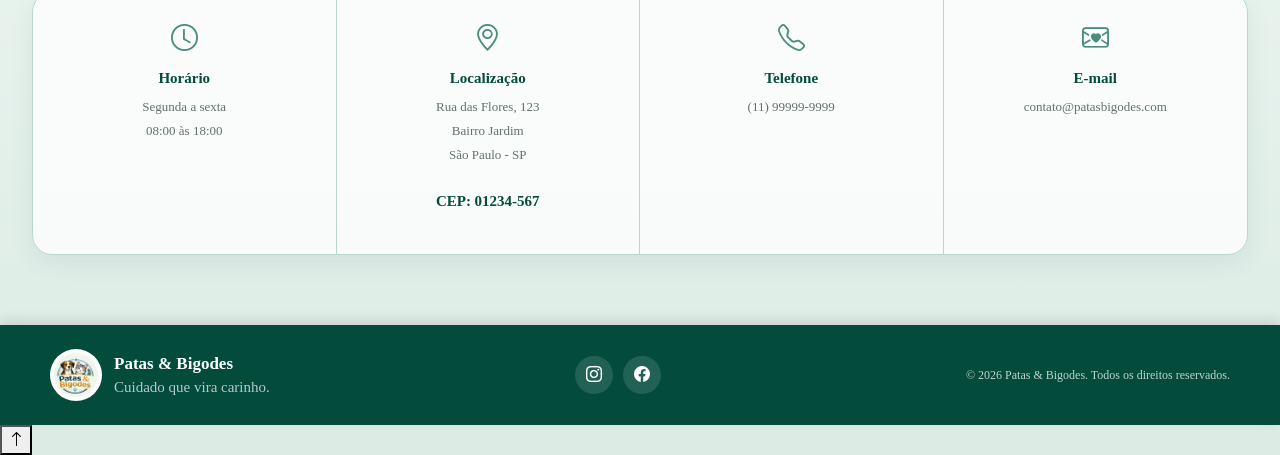
==== commit 70031a03: "a" ====
--- a/templates/apresentacao.html
+++ b/templates/apresentacao.html
@@ -1,883 +1,641 @@
 <!DOCTYPE html>
-<html lang="pt-BR" xmlns:th="http://www.thymeleaf.org">
+<html lang="pt-BR">
 
 <head>
     <meta charset="UTF-8">
-
-    <meta name="viewport" content="width=device-width, initial-scale=1">
-
-    <meta name="description"
-          content="Patas & Bigodes: cuidado, carinho e saúde para seu pet. Conheça nossa clínica veterinária e nossa equipe.">
-
-    <meta name="theme-color" content="#4F86B8">
-
-    <link rel="icon"
-          th:href="@{/img/favicon.png}"
-          type="image/png">
-
-    <title>Apresentação | Patas & Bigodes</title>
+    <meta name="viewport" content="width=device-width, initial-scale=1.0">
+
+    <title>Patas & Bigodes | Clínica Veterinária</title>
 
     <!-- Bootstrap -->
-    <link
-        href="https://cdn.jsdelivr.net/npm/bootstrap@5.3.8/dist/css/bootstrap.min.css"
-        rel="stylesheet">
+    <link href="https://cdn.jsdelivr.net/npm/bootstrap@5.3.8/dist/css/bootstrap.min.css" rel="stylesheet">
 
     <!-- Bootstrap Icons -->
-    <link
-        rel="stylesheet"
-        href="https://cdn.jsdelivr.net/npm/bootstrap-icons@1.13.1/font/bootstrap-icons.min.css">
-
-    <!-- CSS da página -->
-    <link rel="stylesheet" th:href="@{/css/apresentacao.css}">
+    <link rel="stylesheet" href="https://cdn.jsdelivr.net/npm/bootstrap-icons@1.13.1/font/bootstrap-icons.min.css">
+
+    <!-- CSS próprio -->
     <link rel="stylesheet" href="/static/css/apresentacao.css">
 </head>
-</head>
 
 <body>
 
-<!-- =========================================
-     CABEÇALHO E MENU
-========================================= -->
-
-<header class="cabecalho">
-
-    <nav class="navbar navbar-expand-lg">
-
-        <div class="container">
-
-            <!-- Logo -->
-            <a class="navbar-brand" th:href="@{/apresentacao}">
-                <img
-                    th:src="@{/img/logo.png}"
-                    alt="Logo Patas & Bigodes"
-                    class="logo">
-            </a>
-
-            <!-- Botão do menu mobile -->
-            <button
-                class="navbar-toggler"
-                type="button"
-                data-bs-toggle="collapse"
-                data-bs-target="#menuPrincipal"
-                aria-controls="menuPrincipal"
-                aria-expanded="false"
-                aria-label="Abrir menu">
-
-                <span class="navbar-toggler-icon"></span>
-
-            </button>
-
-            <!-- Links do menu -->
-            <div
-                class="collapse navbar-collapse justify-content-center"
-                id="menuPrincipal">
-
-                <ul class="navbar-nav menu-navegacao">
-
-                    <li class="nav-item">
-                        <a
-                            class="nav-link menu-link ativo"
-                            th:href="@{/apresentacao}">
-                            Apresentação
+    <!-- ================= HEADER ================= -->
+
+    <header class="header">
+
+        <nav class="navbar navbar-expand-lg navbar-dark">
+
+            <div class="container-fluid px-3 px-lg-4">
+
+                <!-- LOGO -->
+                <a href="apresentacao.html" class="navbar-brand">
+                    <img src="../static/img/logo.png" class="logo" alt="Logo Patas & Bigodes">
+                </a>
+
+                <!-- MENU MOBILE -->
+                <button class="navbar-toggler" type="button" data-bs-toggle="collapse" data-bs-target="#menuPrincipal"
+                    aria-controls="menuPrincipal" aria-expanded="false" aria-label="Abrir menu">
+
+                    <span class="navbar-toggler-icon"></span>
+
+                </button>
+
+                <!-- MENU -->
+                <div class="collapse navbar-collapse" id="menuPrincipal">
+
+                    <div class="menu mx-auto">
+
+                        <a href="apresentacao.html" class="menu-link ativo">
+                            <i class="bi bi-house-heart"></i>
+                            Início
                         </a>
-                    </li>
-
-                    <li class="nav-item">
-                        <a
-                            class="nav-link menu-link"
-                            th:href="@{/consultas}">
+
+                        <a href="consultas.html" class="menu-link">
+                            <i class="bi bi-heart-pulse"></i>
                             Consultas
                         </a>
-                    </li>
-
-                    <li class="nav-item">
-                        <a
-                            class="nav-link menu-link"
-                            th:href="@{/horarios}">
+
+                        <a href="horarios.html" class="menu-link">
+                            <i class="bi bi-calendar-heart"></i>
                             Horários
                         </a>
-                    </li>
-
-                    <li class="nav-item">
-                        <a
-                            class="nav-link menu-link"
-                            th:href="@{/cliente/carteirinha}">
-                            Carteirinha
-                        </a>
-                    </li>
-
-                </ul>
+
+                    </div>
+
+                    <!-- PERFIL -->
+                    <a href="carterinha.html" class="perfil-link">
+
+                        <img src="../static/img/cachorro.png" class="perfil" alt="Área do cliente">
+
+                    </a>
+
+                </div>
 
             </div>
 
-            <!-- Acesso ao cadastro -->
-            <div class="acoes-cabecalho d-none d-lg-flex">
-
-                <a th:href="@{/login}" class="botao-perfil">
-                    <i class="bi bi-person-circle"></i>
-                    Minha conta
+        </nav>
+
+    </header>
+
+
+    <!-- ================= CONTEÚDO ================= -->
+
+    <main>
+
+        <!-- HERO -->
+
+        <section class="hero">
+
+            <div class="container-fluid">
+
+                <div class="row g-4 align-items-stretch">
+
+                    <!-- COLUNA ESQUERDA -->
+
+                    <div class="col-lg-6">
+
+                        <div class="card-principal h-100">
+
+                            <div class="imagem-container">
+
+                                <img src="../static/img/vet.png" class="imagem-principal"
+                                    alt="Parte externa da clínica veterinária">
+
+                                <div class="imagem-legenda">
+                                    <i class="bi bi-heart-fill"></i>
+                                    Cuidado, carinho e confiança
+                                </div>
+
+                            </div>
+
+
+                            <div class="conteudo-principal">
+
+                                <h1 class="titulo">
+                                    Patas
+                                    <span>&</span>
+                                    Bigodes
+                                </h1>
+
+                                <p class="descricao">
+
+                                    A <strong>Patas & Bigodes</strong> é uma clínica
+                                    veterinária moderna e acolhedora, dedicada ao
+                                    cuidado completo de cães e gatos.
+
+                                    <br><br>
+
+                                    Contamos com profissionais especializados,
+                                    atendimento clínico, procedimentos cirúrgicos
+                                    e recursos para diagnóstico, sempre buscando
+                                    oferecer segurança, carinho e bem-estar para
+                                    os pets.
+
+                                </p>
+
+
+                                <!-- REDES SOCIAIS -->
+
+                                <div class="redes">
+
+                                    <span class="redes-titulo">
+                                        Siga a Patas & Bigodes:
+                                    </span>
+
+                                    <a href="#" class="rede" aria-label="Instagram">
+
+                                        <img src="../static/img/insta.png" alt="Instagram">
+
+                                    </a>
+
+                                    <a href="#" class="rede" aria-label="Facebook">
+
+                                        <img src="../static/img/facebook.png" alt="Facebook">
+
+                                    </a>
+
+                                </div>
+
+
+                                <!-- PETS -->
+
+                                <div class="animais">
+
+                                    <div class="animal-item">
+                                        <img src="../static/img/cat.png" class="animal" alt="Gato">
+                                    </div>
+
+                                    <div class="animal-item destaque">
+                                        <img src="../static/img/cat_dog.png" class="animal" alt="Gato e cachorro">
+                                    </div>
+
+                                    <div class="animal-item">
+                                        <img src="../static/img/dog.png" class="animal" alt="Cachorro">
+                                    </div>
+
+                                </div>
+
+                            </div>
+
+                        </div>
+
+                    </div>
+
+
+                    <!-- COLUNA DIREITA -->
+
+                    <div class="col-lg-6">
+
+                        <div class="card-recepcao h-100">
+
+                            <div class="imagem-recepcao-container">
+
+                                <img src="../static/img/vet2.png" class="imagem-recepcao" alt="Recepção da clínica">
+
+                                <div class="recepcao-badge">
+
+                                    <i class="bi bi-stars"></i>
+
+                                    Ambiente acolhedor
+
+                                </div>
+
+                            </div>
+
+
+                            <div class="profissionais-area">
+
+                                <div class="section-title">
+
+                                    <div>
+                                        <span>Conheça nossa equipe</span>
+
+                                        <h2>
+                                            Profissionais que cuidam
+                                            <strong>com carinho</strong>
+                                        </h2>
+                                    </div>
+
+                                    <i class="bi bi-heart-pulse"></i>
+
+                                </div>
+
+
+                                <!-- PROFISSIONAL 1 -->
+
+                                <article class="profissional">
+
+                                    <img src="../static/img/dr_lucas.png" class="foto-profissional" alt="Dr. Lucas">
+
+                                    <div class="texto-profissional">
+
+                                        <h3>
+                                            Dr. Lucas
+                                        </h3>
+
+                                        <span class="cargo">
+                                            Clínico Geral
+                                        </span>
+
+                                        <p>
+                                            Responsável pelo atendimento clínico,
+                                            prevenção, diagnóstico e tratamento
+                                            de diversas condições de saúde dos pets.
+                                        </p>
+
+                                    </div>
+
+                                </article>
+
+
+                                <!-- PROFISSIONAL 2 -->
+
+                                <article class="profissional">
+
+                                    <img src="../static/img/dra_ana.png" class="foto-profissional" alt="Dra. Ana">
+
+                                    <div class="texto-profissional">
+
+                                        <h3>
+                                            Dra. Ana
+                                        </h3>
+
+                                        <span class="cargo">
+                                            Cirurgiã
+                                        </span>
+
+                                        <p>
+                                            Especialista em procedimentos cirúrgicos,
+                                            realizando intervenções com precisão,
+                                            segurança e cuidado.
+                                        </p>
+
+                                    </div>
+
+                                </article>
+
+
+                                <!-- PROFISSIONAL 3 -->
+
+                                <article class="profissional">
+
+                                    <img src="../static/img/dr_rafa.png" class="foto-profissional" alt="Dr. Rafael">
+
+                                    <div class="texto-profissional">
+
+                                        <h3>
+                                            Dr. Rafael
+                                        </h3>
+
+                                        <span class="cargo">
+                                            Auxiliar de Veterinário
+                                        </span>
+
+                                        <p>
+                                            Auxilia na preparação dos materiais,
+                                            organização dos animais e cuidados
+                                            durante os atendimentos.
+                                        </p>
+
+                                    </div>
+
+                                </article>
+
+                            </div>
+
+                        </div>
+
+                    </div>
+
+                </div>
+
+            </div>
+
+        </section>
+
+
+        <!-- ================= BENEFÍCIOS ================= -->
+
+        <section class="beneficios-section">
+
+            <div class="container-fluid">
+
+                <div class="section-heading">
+
+                    <span>
+                        <i class="bi bi-stars"></i>
+                        Por que escolher a gente?
+                    </span>
+
+                    <h2>
+                        Tudo para o bem-estar do seu pet
+                    </h2>
+
+                    <p>
+                        Um espaço preparado para cuidar dos animais
+                        com segurança, carinho e atenção.
+                    </p>
+
+                </div>
+
+
+                <div class="row g-4">
+
+                    <div class="col-md-6 col-lg-3">
+
+                        <div class="beneficio">
+
+                            <div class="beneficio-icone">
+                                <i class="bi bi-heart-pulse-fill"></i>
+                            </div>
+
+                            <h3>
+                                Atendimento cuidadoso
+                            </h3>
+
+                            <p>
+                                Cada pet recebe atenção individual
+                                durante o atendimento.
+                            </p>
+
+                        </div>
+
+                    </div>
+
+
+                    <div class="col-md-6 col-lg-3">
+
+                        <div class="beneficio">
+
+                            <div class="beneficio-icone">
+                                <i class="bi bi-shield-check"></i>
+                            </div>
+
+                            <h3>
+                                Segurança
+                            </h3>
+
+                            <p>
+                                Procedimentos realizados com cuidado
+                                e responsabilidade.
+                            </p>
+
+                        </div>
+
+                    </div>
+
+
+                    <div class="col-md-6 col-lg-3">
+
+                        <div class="beneficio">
+
+                            <div class="beneficio-icone">
+                                <i class="bi bi-person-hearts"></i>
+                            </div>
+
+                            <h3>
+                                Equipe especializada
+                            </h3>
+
+                            <p>
+                                Profissionais preparados para cuidar
+                                de diferentes necessidades.
+                            </p>
+
+                        </div>
+
+                    </div>
+
+
+                    <div class="col-md-6 col-lg-3">
+
+                        <div class="beneficio">
+
+                            <div class="beneficio-icone">
+                                <i class="bi bi-house-heart"></i>
+                            </div>
+
+                            <h3>
+                                Ambiente acolhedor
+                            </h3>
+
+                            <p>
+                                Um espaço confortável para pets
+                                e seus tutores.
+                            </p>
+
+                        </div>
+
+                    </div>
+
+                </div>
+
+            </div>
+
+        </section>
+
+
+        <!-- ================= AGENDAMENTO ================= -->
+
+        <section class="agendamento-section">
+
+            <div class="container-fluid">
+
+                <div class="agendamento">
+
+                    <div class="agendamento-info">
+
+                        <div class="agendamento-icone">
+                            <i class="bi bi-calendar-heart-fill"></i>
+                        </div>
+
+                        <div>
+
+                            <span class="pequeno-titulo">
+                                Cuidado que começa com você
+                            </span>
+
+                            <h2>
+                                Agende uma consulta para seu pet
+                            </h2>
+
+                            <p>
+                                Escolha o melhor horário para cuidar
+                                de quem faz parte da sua família.
+                            </p>
+
+                        </div>
+
+                    </div>
+
+
+                    <a href="consultas.html" class="btn-principal">
+
+                        <i class="bi bi-calendar-check"></i>
+
+                        Agendar consulta
+
+                    </a>
+
+                </div>
+
+            </div>
+
+        </section>
+
+
+        <!-- ================= INFORMAÇÕES ================= -->
+
+        <section class="informacoes-section">
+
+            <div class="container-fluid">
+
+                <div class="informacoes">
+
+                    <div class="info-item">
+
+                        <i class="bi bi-clock"></i>
+
+                        <strong>
+                            Horário
+                        </strong>
+
+                        <span>
+                            Segunda a sexta<br>
+                            08:00 às 18:00
+                        </span>
+
+                    </div>
+
+
+                    <div class="info-item">
+
+                        <i class="bi bi-geo-alt"></i>
+
+                        <strong>
+                            Localização
+                        </strong>
+
+                        <p>
+                            <span>
+                                Rua das Flores, 123
+                                <br>
+
+                                Bairro Jardim
+                                <br>
+
+                                São Paulo - SP
+
+                                <br><br>
+
+                                <strong>CEP: 01234-567</strong>
+                            </span>
+                        </p>
+
+                    </div>
+
+
+                    <div class="info-item">
+
+                        <i class="bi bi-telephone"></i>
+
+                        <strong>
+                            Telefone
+                        </strong>
+
+                        <span>
+                            (11) 99999-9999
+                        </span>
+
+                    </div>
+
+
+                    <div class="info-item">
+
+                        <i class="bi bi-envelope-heart"></i>
+
+                        <strong>
+                            E-mail
+                        </strong>
+
+                        <span>
+                            contato@patasbigodes.com
+                        </span>
+
+                    </div>
+
+                </div>
+
+            </div>
+
+        </section>
+
+    </main>
+
+
+    <!-- ================= FOOTER ================= -->
+
+    <footer>
+
+        <div class="footer-content">
+
+
+            <!-- LOGO -->
+
+            <div class="footer-logo">
+
+                <img src="../static/img/logo.png" alt="Patas & Bigodes">
+
+                <div>
+
+                    <strong>
+                        Patas & Bigodes
+                    </strong>
+
+                    <span>
+                        Cuidado que vira carinho.
+                    </span>
+
+                </div>
+
+            </div>
+
+
+            <!-- REDES SOCIAIS -->
+
+            <div class="footer-social">
+
+                <a href="https://www.instagram.com/" target="_blank" aria-label="Instagram">
+
+                    <i class="bi bi-instagram"></i>
+
                 </a>
 
+
+                <a href="https://www.facebook.com/" target="_blank" aria-label="Facebook">
+
+                    <i class="bi bi-facebook"></i>
+
+                </a>
+
             </div>
 
-        </div>
-
-    </nav>
-
-</header>
-
-
-<!-- =========================================
-     CONTEÚDO PRINCIPAL
-========================================= -->
-
-<main>
-
-    <!-- =====================================
-         APRESENTAÇÃO DA CLÍNICA
-    ====================================== -->
-
-    <section class="secao-principal">
-
-        <div class="container">
-
-            <div class="row align-items-center g-5">
-
-                <!-- Texto -->
-                <div class="col-lg-6">
-
-                    <div class="card-principal">
-
-                        <span class="subtitulo">
-                            Bem-vindo à nossa clínica
-                        </span>
-
-                        <h1>
-                            Cuidado, carinho e saúde para seu pet.
-                        </h1>
-
-                        <p>
-                            Na Patas & Bigodes, acreditamos que os animais
-                            merecem atenção, respeito e muito carinho.
-                            Nossa missão é proporcionar um atendimento
-                            veterinário acolhedor, cuidando da saúde e do
-                            bem-estar dos seus melhores amigos.
-                        </p>
-
-                        <p>
-                            Trabalhamos para que cada visita seja uma
-                            experiência tranquila, segura e especial,
-                            tanto para os animais quanto para seus tutores.
-                        </p>
-
-                        <div class="botoes-principais">
-
-                            <a
-                                th:href="@{/consultas}"
-                                class="botao-principal">
-
-                                Agendar consulta
-
-                                <i class="bi bi-arrow-right"></i>
-
-                            </a>
-
-                            <a
-                                th:href="@{/horarios}"
-                                class="botao-secundario">
-
-                                Ver horários
-
-                            </a>
-
-                        </div>
-
-                    </div>
-
-                </div>
-
-                <!-- Imagem -->
-                <div class="col-lg-6">
-
-                    <div class="card-recepcao">
-
-                        <img
-                            th:src="@{/img/caes_gatos.jpg}"
-                            alt="Cães e gatos recebendo cuidados"
-                            class="imagem-principal"
-                            loading="eager">
-
-                    </div>
-
-                </div>
-
-            </div>
-
-        </div>
-
-    </section>
-
-
-    <!-- =====================================
-         SOBRE A CLÍNICA
-    ====================================== -->
-
-    <section class="secao-sobre" id="sobre">
-
-        <div class="container">
-
-            <div class="titulo-secao">
-
-                <span class="subtitulo">
-                    Quem somos
-                </span>
-
-                <h2>
-                    Mais do que uma clínica, uma família
-                </h2>
-
-                <p>
-                    Nosso compromisso é cuidar de cada animal com
-                    responsabilidade, dedicação e amor.
-                </p>
-
-            </div>
-
-            <div class="row align-items-center g-5">
-
-                <div class="col-lg-6">
-
-                    <img
-                        th:src="@{/img/vet.png}"
-                        alt="Atendimento veterinário na clínica Patas & Bigodes"
-                        class="imagem-sobre"
-                        loading="lazy">
-
-                </div>
-
-                <div class="col-lg-6">
-
-                    <div class="conteudo-sobre">
-
-                        <h3>
-                            Saúde e bem-estar em primeiro lugar
-                        </h3>
-
-                        <p>
-                            Sabemos que os animais fazem parte da família.
-                            Por isso, oferecemos um atendimento atencioso,
-                            buscando compreender as necessidades de cada
-                            paciente e orientar seus tutores da melhor forma.
-                        </p>
-
-                        <p>
-                            Nossa equipe trabalha com dedicação para
-                            proporcionar conforto, segurança e qualidade
-                            de vida aos animais.
-                        </p>
-
-                        <div class="redes-sociais">
-
-                            <a
-                                href="https://www.instagram.com/"
-                                target="_blank"
-                                rel="noopener noreferrer"
-                                aria-label="Instagram da clínica">
-
-                                <i class="bi bi-instagram"></i>
-
-                            </a>
-
-                            <a
-                                href="https://www.facebook.com/"
-                                target="_blank"
-                                rel="noopener noreferrer"
-                                aria-label="Facebook da clínica">
-
-                                <i class="bi bi-facebook"></i>
-
-                            </a>
-
-                        </div>
-
-                    </div>
-
-                </div>
-
-            </div>
-
-        </div>
-
-    </section>
-
-
-    <!-- =====================================
-         NOSSOS PACIENTES
-    ====================================== -->
-
-    <section class="secao-pacientes">
-
-        <div class="container">
-
-            <div class="titulo-secao">
-
-                <span class="subtitulo">
-                    Nossos amigos
-                </span>
-
-                <h2>
-                    Todos os pets merecem carinho
-                </h2>
-
-                <p>
-                    Cada animal é único e merece atenção especial.
-                </p>
-
-            </div>
-
-            <div class="row g-4 justify-content-center">
-
-                <div class="col-md-4">
-
-                    <div class="card-paciente">
-
-                        <img
-                            th:src="@{/img/dog.png}"
-                            alt="Cachorro"
-                            loading="lazy">
-
-                        <h3>Cães</h3>
-
-                        <p>
-                            Cuidados preventivos e atenção para
-                            uma vida saudável e feliz.
-                        </p>
-
-                    </div>
-
-                </div>
-
-                <div class="col-md-4">
-
-                    <div class="card-paciente">
-
-                        <img
-                            th:src="@{/img/cat.png}"
-                            alt="Gato"
-                            loading="lazy">
-
-                        <h3>Gatos</h3>
-
-                        <p>
-                            Atendimento cuidadoso, respeitando
-                            o comportamento e as necessidades felinas.
-                        </p>
-
-                    </div>
-
-                </div>
-
-                <div class="col-md-4">
-
-                    <div class="card-paciente">
-
-                        <img
-                            th:src="@{/img/cat_dog.png}"
-                            alt="Cachorro e gato juntos"
-                            loading="lazy">
-
-                        <h3>Amor por todos</h3>
-
-                        <p>
-                            Nosso carinho não tem distinção.
-                            Todos os pacientes são bem-vindos.
-                        </p>
-
-                    </div>
-
-                </div>
-
-            </div>
-
-        </div>
-
-    </section>
-
-
-    <!-- =====================================
-         PROFISSIONAIS
-    ====================================== -->
-
-    <section class="secao-profissionais" id="profissionais">
-
-        <div class="container">
-
-            <div class="titulo-secao">
-
-                <span class="subtitulo">
-                    Nossa equipe
-                </span>
-
-                <h2>
-                    Conheça nossos profissionais
-                </h2>
-
-                <p>
-                    Uma equipe preparada para cuidar de quem
-                    faz parte da sua família.
-                </p>
-
-            </div>
-
-            <div class="row g-4 justify-content-center">
-
-                <div class="col-md-6 col-lg-4">
-
-                    <article class="profissional">
-
-                        <img
-                            th:src="@{/img/vet.png}"
-                            alt="Profissional de medicina veterinária"
-                            loading="lazy">
-
-                        <div class="profissional-conteudo">
-
-                            <h3>Dr. Lucas</h3>
-
-                            <span class="cargo">
-                                Médico veterinário
-                            </span>
-
-                            <p>
-                                Dedicação e cuidado para garantir
-                                o bem-estar dos nossos pacientes.
-                            </p>
-
-                        </div>
-
-                    </article>
-
-                </div>
-
-                <div class="col-md-6 col-lg-4">
-
-                    <article class="profissional">
-
-                        <img
-                            th:src="@{/img/vet2.png}"
-                            alt="Profissional de medicina veterinária"
-                            loading="lazy">
-
-                        <div class="profissional-conteudo">
-
-                            <h3>Dra. Ana</h3>
-
-                            <span class="cargo">
-                                Médica veterinária
-                            </span>
-
-                            <p>
-                                Atenção, carinho e responsabilidade
-                                em cada atendimento.
-                            </p>
-
-                        </div>
-
-                    </article>
-
-                </div>
-
-                <div class="col-md-6 col-lg-4">
-
-                    <article class="profissional">
-
-                        <img
-                            th:src="@{/img/vet.png}"
-                            alt="Profissional da equipe veterinária"
-                            loading="lazy">
-
-                        <div class="profissional-conteudo">
-
-                            <h3>Dr. Rafael</h3>
-
-                            <span class="cargo">
-                                Médico veterinário
-                            </span>
-
-                            <p>
-                                Comprometimento com a saúde e a
-                                qualidade de vida dos animais.
-                            </p>
-
-                        </div>
-
-                    </article>
-
-                </div>
-
-            </div>
-
-        </div>
-
-    </section>
-
-
-    <!-- =====================================
-         BENEFÍCIOS
-    ====================================== -->
-
-    <section class="secao-beneficios">
-
-        <div class="container">
-
-            <div class="titulo-secao">
-
-                <span class="subtitulo">
-                    Nosso compromisso
-                </span>
-
-                <h2>
-                    Por que escolher a Patas & Bigodes?
-                </h2>
-
-            </div>
-
-            <div class="row g-4">
-
-                <div class="col-md-6 col-lg-3">
-
-                    <div class="beneficio">
-
-                        <i class="bi bi-heart-pulse"></i>
-
-                        <h3>Cuidado especializado</h3>
-
-                        <p>
-                            Atenção à saúde e às necessidades
-                            individuais de cada paciente.
-                        </p>
-
-                    </div>
-
-                </div>
-
-                <div class="col-md-6 col-lg-3">
-
-                    <div class="beneficio">
-
-                        <i class="bi bi-heart"></i>
-
-                        <h3>Carinho e respeito</h3>
-
-                        <p>
-                            Atendimento acolhedor para que
-                            seu pet se sinta mais seguro.
-                        </p>
-
-                    </div>
-
-                </div>
-
-                <div class="col-md-6 col-lg-3">
-
-                    <div class="beneficio">
-
-                        <i class="bi bi-people"></i>
-
-                        <h3>Equipe dedicada</h3>
-
-                        <p>
-                            Profissionais comprometidos com
-                            o bem-estar dos animais.
-                        </p>
-
-                    </div>
-
-                </div>
-
-                <div class="col-md-6 col-lg-3">
-
-                    <div class="beneficio">
-
-                        <i class="bi bi-calendar-check"></i>
-
-                        <h3>Organização</h3>
-
-                        <p>
-                            Mais praticidade para consultar
-                            horários e solicitar atendimentos.
-                        </p>
-
-                    </div>
-
-                </div>
-
-            </div>
-
-        </div>
-
-    </section>
-
-
-    <!-- =====================================
-         AGENDAMENTO
-    ====================================== -->
-
-    <section class="secao-agendamento" id="agendamento">
-
-        <div class="container">
-
-            <div class="agendamento">
-
-                <div class="agendamento-conteudo">
-
-                    <span class="subtitulo">
-                        Estamos esperando vocês
-                    </span>
-
-                    <h2>
-                        Seu melhor amigo merece esse cuidado!
-                    </h2>
-
-                    <p>
-                        Consulte nossos horários e organize
-                        a próxima visita do seu pet.
-                    </p>
-
-                    <a
-                        th:href="@{/consultas}"
-                        class="botao-agendamento">
-
-                        Agendar atendimento
-
-                        <i class="bi bi-arrow-right"></i>
-
-                    </a>
-
-                </div>
-
-            </div>
-
-        </div>
-
-    </section>
-
-
-    <!-- =====================================
-         LOCALIZAÇÃO E CONTATO
-    ====================================== -->
-
-    <section class="secao-localizacao" id="localizacao">
-
-        <div class="container">
-
-            <div class="titulo-secao">
-
-                <span class="subtitulo">
-                    Visite nossa clínica
-                </span>
-
-                <h2>
-                    Onde estamos
-                </h2>
-
-                <p>
-                    Será um prazer receber você e seu melhor amigo.
-                </p>
-
-            </div>
-
-            <div class="row align-items-center g-5">
-
-                <!-- Mapa -->
-                <div class="col-lg-6">
-
-                    <div class="mapa-container">
-
-                        <img
-                            th:src="@{/img/mapa.png}"
-                            alt="Mapa de localização da clínica"
-                            class="mapa"
-                            loading="lazy">
-
-                    </div>
-
-                </div>
-
-                <!-- Informações -->
-                <div class="col-lg-6">
-
-                    <div class="informacoes-clinica">
-
-                        <div class="info-item">
-
-                            <i class="bi bi-geo-alt"></i>
-
-                            <div>
-
-                                <h3>Endereço</h3>
-
-                                <p>
-                                    Rua das Flores, 123<br>
-                                    Bairro Jardim<br>
-                                    São Paulo - SP<br>
-                                    CEP 01234-567
-                                </p>
-
-                            </div>
-
-                        </div>
-
-                        <div class="info-item">
-
-                            <i class="bi bi-clock"></i>
-
-                            <div>
-
-                                <h3>Horários</h3>
-
-                                <p>
-                                    Consulte nossa página de horários
-                                    para verificar os períodos de atendimento.
-                                </p>
-
-                                <a th:href="@{/horarios}">
-                                    Consultar horários
-                                </a>
-
-                            </div>
-
-                        </div>
-
-                        <div class="info-item">
-
-                            <i class="bi bi-calendar-heart"></i>
-
-                            <div>
-
-                                <h3>Agendamentos</h3>
-
-                                <p>
-                                    Entre na página de consultas para
-                                    verificar as opções de atendimento.
-                                </p>
-
-                                <a th:href="@{/consultas}">
-                                    Ver consultas
-                                </a>
-
-                            </div>
-
-                        </div>
-
-                    </div>
-
-                </div>
-
-            </div>
-
-        </div>
-
-    </section>
-
-</main>
-
-
-<!-- =========================================
-     RODAPÉ
-========================================= -->
-
-<footer class="rodape">
-
-    <div class="container">
-
-        <div class="footer-content">
-
-            <div class="footer-marca">
-
-                <img
-                    src="../static/img/logo.png"
-                    alt="Logo Patas & Bigodes"
-                    class="logo-rodape"
-                    loading="lazy">
-
-                <p>
-                    Cuidando de quem te faz feliz.
-                </p>
-
-            </div>
-
-            <div class="footer-links">
-
-                <h3>Navegação</h3>
-
-                <a th:href="@{/apresentacao}">
-                    Apresentação
-                </a>
-
-                <a th:href="@{/consultas}">
-                    Consultas
-                </a>
-
-                <a th:href="@{/horarios}">
-                    Horários
-                </a>
-
-            </div>
-
-            <div class="footer-redes">
-
-                <h3>Acompanhe a clínica</h3>
-
-                <div class="footer-icons">
-
-                    <a
-                        href="https://www.instagram.com/"
-                        target="_blank"
-                        rel="noopener noreferrer"
-                        aria-label="Instagram">
-
-                        <i class="bi bi-instagram"></i>
-
-                    </a>
-
-                    <a
-                        href="https://www.facebook.com/"
-                        target="_blank"
-                        rel="noopener noreferrer"
-                        aria-label="Facebook">
-
-                        <i class="bi bi-facebook"></i>
-
-                    </a>
-
-                </div>
-
-            </div>
-
-        </div>
-
-        <div class="footer-bottom">
+
+            <!-- COPYRIGHT -->
 
             <p>
-                &copy; 2026 Patas & Bigodes.
+                © 2026 Patas & Bigodes.
                 Todos os direitos reservados.
             </p>
 
         </div>
 
-    </div>
-
-</footer>
-
-
-<!-- =========================================
-     SCRIPTS
-========================================= -->
-
-<script src="../static/js/apresentacao.js"></script>
-
-<script th:src="@{/js/apresentacao.js}"></script>
+    </footer>
+
+
+    <!-- Bootstrap JS apenas para o menu responsivo -->
+    <script src="../static/js/apresentacao.js"></script>
 
 </body>
+
 </html>
